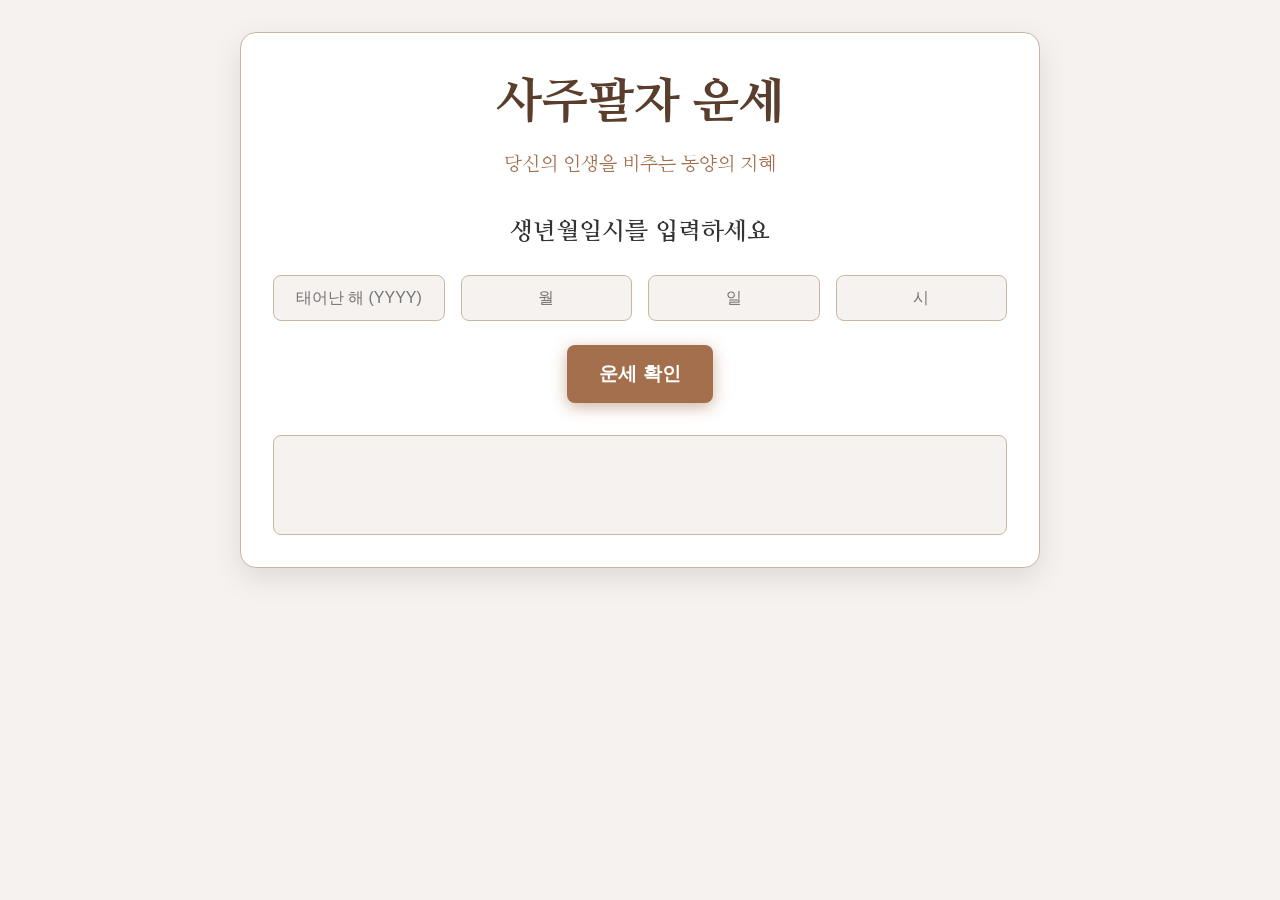
==== index.html @ e2fde330 "사주팔자 운세 웹앱 구현 - 생년월일시 기반 사주팔자 계산 기능 - 천간/지지 기반 운세 분석 - 반응형 UI 디자인  Co-Authored-By: Claude Opus 4.5 <" ====
<!DOCTYPE html>
<html lang="ko">
<head>
    <meta charset="UTF-8">
    <meta name="viewport" content="width=device-width, initial-scale=1.0">
    <title>사주팔자</title>
    <link rel="stylesheet" href="style.css">
</head>
<body>
    <div class="container">
        <header>
            <h1>사주팔자 운세</h1>
            <p>당신의 인생을 비추는 동양의 지혜</p>
        </header>
        <main>
            <div class="input-section">
                <h2>생년월일시를 입력하세요</h2>
                <div class="input-grid">
                    <input type="number" id="year" placeholder="태어난 해 (YYYY)" aria-label="태어난 해">
                    <input type="number" id="month" placeholder="월" aria-label="태어난 월">
                    <input type="number" id="day" placeholder="일" aria-label="태어난 일">
                    <input type="number" id="hour" placeholder="시" aria-label="태어난 시">
                </div>
                <button id="submit-btn">운세 확인</button>
            </div>
            <div id="result" class="result-section" aria-live="polite">
                <!-- 운세 결과가 여기에 표시됩니다 -->
            </div>
        </main>
    </div>
    <script src="main.js"></script>
</body>
</html>
---- style.css ----
@import url('https://fonts.googleapis.com/css2?family=Nanum+Myeongjo:wght@400;700;800&display=swap');

:root {
    --primary-color: #5a3e2b;
    --secondary-color: #c9b7a2;
    --accent-color: #a36f4c;
    --background-color: #f5f2ef;
    --text-color: #333;
    --card-background: #ffffff;
    --shadow-color: rgba(0, 0, 0, 0.1);
    --glow-color: rgba(163, 111, 76, 0.5);

    --font-family: 'Nanum Myeongjo', serif;
}

* {
    margin: 0;
    padding: 0;
    box-sizing: border-box;
}

body {
    font-family: var(--font-family);
    background-color: var(--background-color);
    color: var(--text-color);
    line-height: 1.6;
    background-image: url('https://www.transparenttextures.com/patterns/subtle-grunge.png');
}

.container {
    max-width: 800px;
    margin: 2rem auto;
    padding: 2rem;
    background-color: var(--card-background);
    border-radius: 16px;
    box-shadow: 0 10px 30px var(--shadow-color);
    border: 1px solid var(--secondary-color);
}

header {
    text-align: center;
    margin-bottom: 2rem;
}

header h1 {
    font-size: 3rem;
    font-weight: 800;
    color: var(--primary-color);
    margin-bottom: 0.5rem;
}

header p {
    font-size: 1.2rem;
    color: var(--accent-color);
}

.input-section {
    margin-bottom: 2rem;
    text-align: center;
}

.input-section h2 {
    font-size: 1.5rem;
    font-weight: 700;
    margin-bottom: 1.5rem;
}

.input-grid {
    display: grid;
    grid-template-columns: repeat(auto-fit, minmax(120px, 1fr));
    gap: 1rem;
    margin-bottom: 1.5rem;
}

input[type="number"] {
    width: 100%;
    padding: 0.8rem;
    font-size: 1rem;
    border: 1px solid var(--secondary-color);
    border-radius: 8px;
    background-color: var(--background-color);
    text-align: center;
    -moz-appearance: textfield; /* Firefox */
}

input[type="number"]::-webkit-outer-spin-button,
input[type="number"]::-webkit-inner-spin-button {
    -webkit-appearance: none;
    margin: 0;
}

#submit-btn {
    display: inline-block;
    padding: 1rem 2rem;
    font-size: 1.2rem;
    font-weight: 700;
    color: #fff;
    background-color: var(--accent-color);
    border: none;
    border-radius: 8px;
    cursor: pointer;
    transition: all 0.3s ease;
    box-shadow: 0 4px 15px var(--glow-color);
}

#submit-btn:hover {
    transform: translateY(-2px);
    box-shadow: 0 6px 20px var(--glow-color);
    background-color: #b37f5c;
}

.result-section {
    padding: 2rem;
    background-color: var(--background-color);
    border-radius: 8px;
    border: 1px solid var(--secondary-color);
    min-height: 100px;
}

@media (max-width: 600px) {
    .container {
        margin: 1rem;
        padding: 1.5rem;
    }

    header h1 {
        font-size: 2.5rem;
    }

    .input-grid {
        grid-template-columns: 1fr;
    }
}
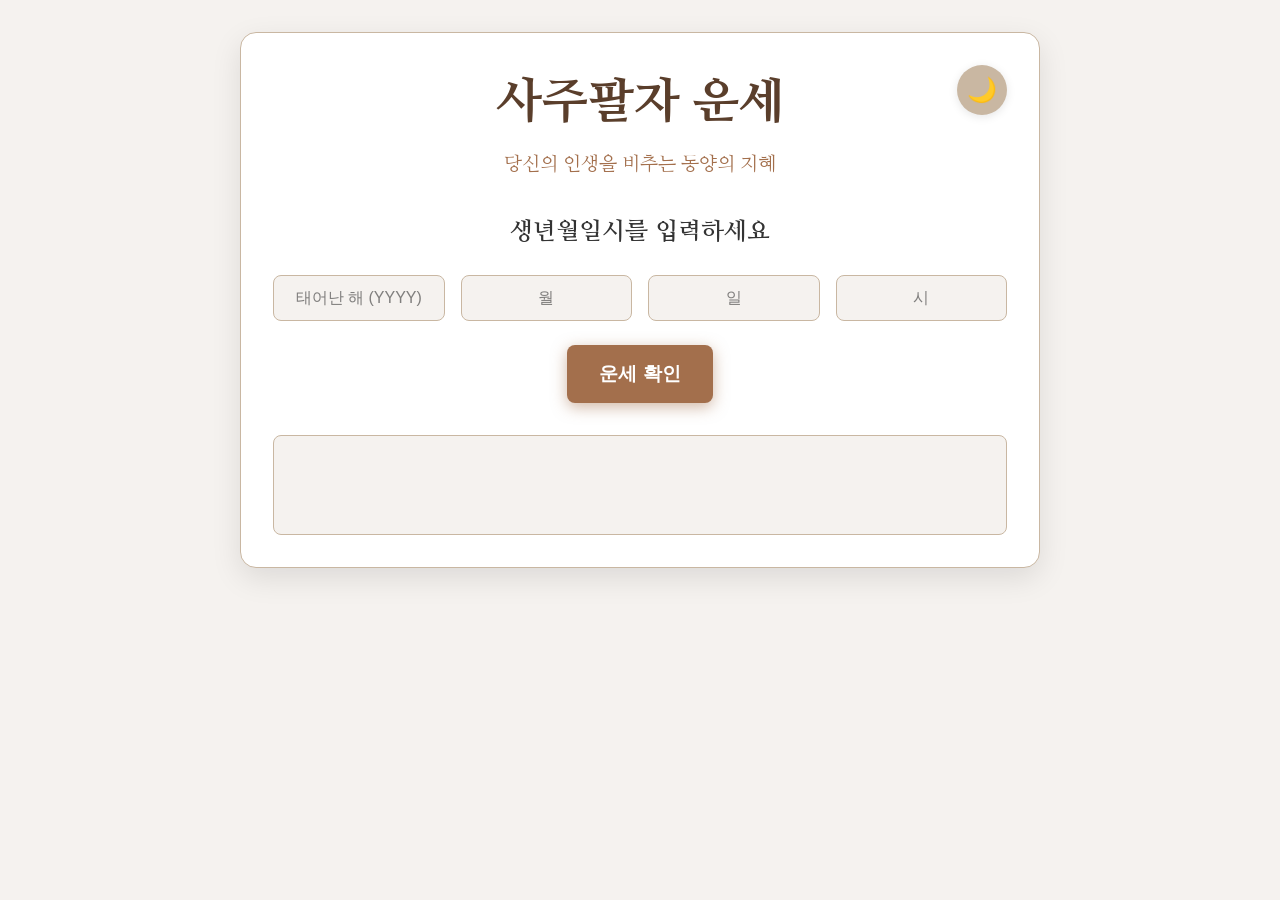
==== commit 97db9b05: "다크모드/화이트모드 토글 기능 추가 - 테마 토글 버튼 추가 (☀️/🌙) - CSS 변수 기반 다크모드 스타일 구현 - localStorage로 테마 설정 저장 - 부드러운 전환 " ====
--- a/index.html
+++ b/index.html
@@ -10,6 +10,10 @@
 <body>
     <div class="container">
         <header>
+            <button id="theme-toggle" aria-label="테마 변경">
+                <span class="icon-sun">☀️</span>
+                <span class="icon-moon">🌙</span>
+            </button>
             <h1>사주팔자 운세</h1>
             <p>당신의 인생을 비추는 동양의 지혜</p>
         </header>
--- a/style.css
+++ b/style.css
@@ -10,8 +10,21 @@
     --card-background: #ffffff;
     --shadow-color: rgba(0, 0, 0, 0.1);
     --glow-color: rgba(163, 111, 76, 0.5);
+    --input-bg: #f5f2ef;
 
     --font-family: 'Nanum Myeongjo', serif;
+}
+
+[data-theme="dark"] {
+    --primary-color: #d4a574;
+    --secondary-color: #4a4a5a;
+    --accent-color: #c9956c;
+    --background-color: #1a1a2e;
+    --text-color: #e0e0e0;
+    --card-background: #2d2d44;
+    --shadow-color: rgba(0, 0, 0, 0.3);
+    --glow-color: rgba(201, 149, 108, 0.4);
+    --input-bg: #3d3d54;
 }
 
 * {
@@ -26,6 +39,7 @@
     color: var(--text-color);
     line-height: 1.6;
     background-image: url('https://www.transparenttextures.com/patterns/subtle-grunge.png');
+    transition: background-color 0.3s ease, color 0.3s ease;
 }
 
 .container {
@@ -36,11 +50,51 @@
     border-radius: 16px;
     box-shadow: 0 10px 30px var(--shadow-color);
     border: 1px solid var(--secondary-color);
+    transition: background-color 0.3s ease, box-shadow 0.3s ease, border-color 0.3s ease;
 }
 
 header {
     text-align: center;
     margin-bottom: 2rem;
+    position: relative;
+}
+
+#theme-toggle {
+    position: absolute;
+    top: 0;
+    right: 0;
+    width: 50px;
+    height: 50px;
+    border: none;
+    border-radius: 50%;
+    background-color: var(--secondary-color);
+    cursor: pointer;
+    font-size: 1.5rem;
+    display: flex;
+    align-items: center;
+    justify-content: center;
+    transition: all 0.3s ease;
+    box-shadow: 0 2px 10px var(--shadow-color);
+}
+
+#theme-toggle:hover {
+    transform: scale(1.1);
+}
+
+#theme-toggle .icon-sun {
+    display: none;
+}
+
+#theme-toggle .icon-moon {
+    display: block;
+}
+
+[data-theme="dark"] #theme-toggle .icon-sun {
+    display: block;
+}
+
+[data-theme="dark"] #theme-toggle .icon-moon {
+    display: none;
 }
 
 header h1 {
@@ -79,9 +133,16 @@
     font-size: 1rem;
     border: 1px solid var(--secondary-color);
     border-radius: 8px;
-    background-color: var(--background-color);
+    background-color: var(--input-bg);
+    color: var(--text-color);
     text-align: center;
+    transition: background-color 0.3s ease, color 0.3s ease;
     -moz-appearance: textfield; /* Firefox */
+}
+
+input[type="number"]::placeholder {
+    color: var(--text-color);
+    opacity: 0.6;
 }
 
 input[type="number"]::-webkit-outer-spin-button,
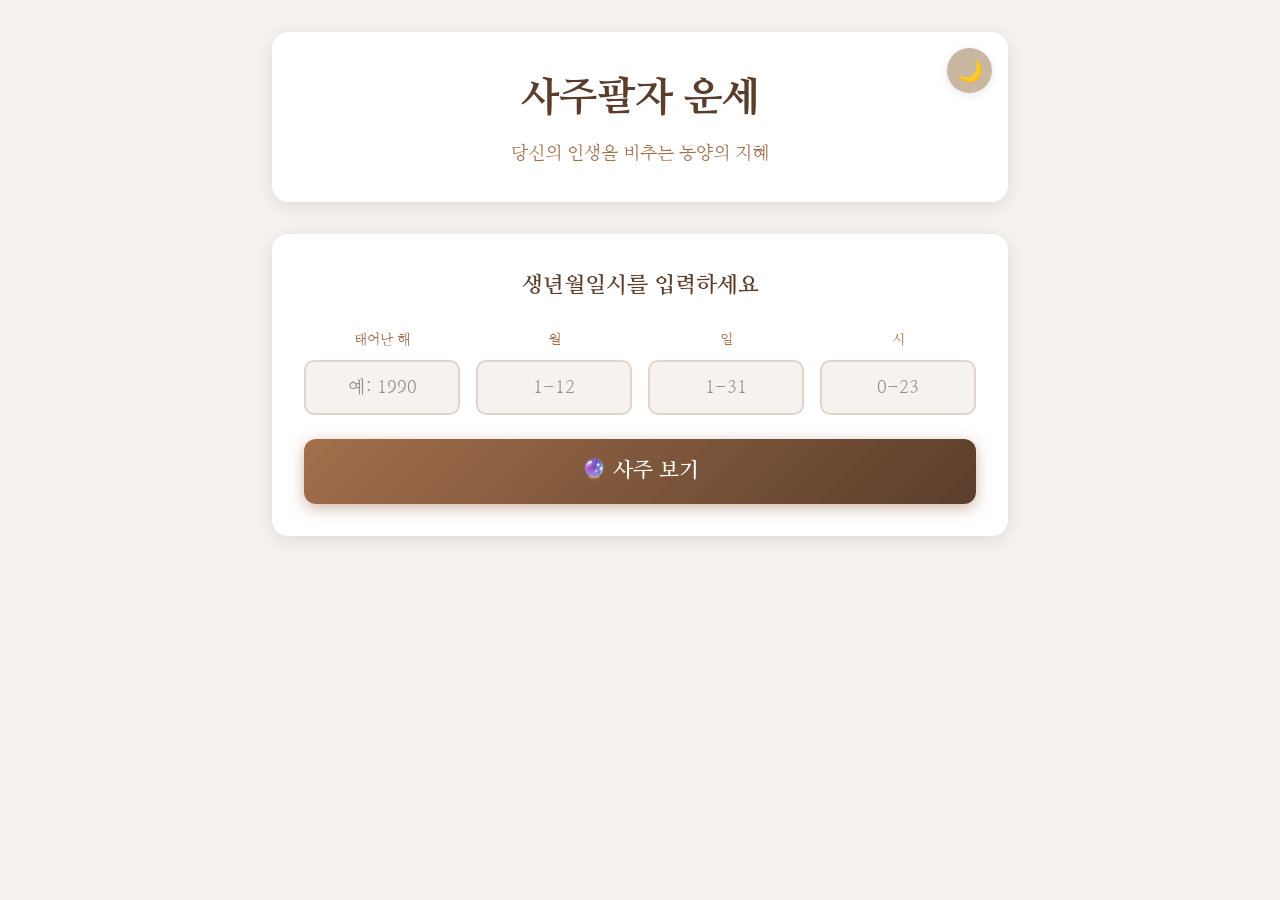
==== commit 83e44149: "수익형 사주 운세 앱 전면 개편 - 사주 원국 4기둥 카드 (오행 컬러 적용) - 오행 에너지 분석 그래프 (애니메이션 바) - 3대 핵심 운세 아코디언 (재물/연애/직업) - 오" ====
--- a/index.html
+++ b/index.html
@@ -1,11 +1,13 @@
-
 <!DOCTYPE html>
 <html lang="ko">
 <head>
     <meta charset="UTF-8">
     <meta name="viewport" content="width=device-width, initial-scale=1.0">
-    <title>사주팔자</title>
+    <title>사주팔자 운세</title>
     <link rel="stylesheet" href="style.css">
+    <meta name="description" content="생년월일시로 보는 무료 사주팔자 운세 - 재물운, 연애운, 직업운을 확인하세요">
+    <meta property="og:title" content="사주팔자 운세">
+    <meta property="og:description" content="당신의 인생을 비추는 동양의 지혜">
 </head>
 <body>
     <div class="container">
@@ -17,22 +19,127 @@
             <h1>사주팔자 운세</h1>
             <p>당신의 인생을 비추는 동양의 지혜</p>
         </header>
-        <main>
-            <div class="input-section">
-                <h2>생년월일시를 입력하세요</h2>
-                <div class="input-grid">
-                    <input type="number" id="year" placeholder="태어난 해 (YYYY)" aria-label="태어난 해">
-                    <input type="number" id="month" placeholder="월" aria-label="태어난 월">
-                    <input type="number" id="day" placeholder="일" aria-label="태어난 일">
-                    <input type="number" id="hour" placeholder="시" aria-label="태어난 시">
+
+        <!-- 입력 섹션 -->
+        <section id="input-section" class="input-section">
+            <h2>생년월일시를 입력하세요</h2>
+            <div class="input-grid">
+                <div class="input-group">
+                    <label for="year">태어난 해</label>
+                    <input type="number" id="year" placeholder="예: 1990" min="1900" max="2030">
                 </div>
-                <button id="submit-btn">운세 확인</button>
+                <div class="input-group">
+                    <label for="month">월</label>
+                    <input type="number" id="month" placeholder="1-12" min="1" max="12">
+                </div>
+                <div class="input-group">
+                    <label for="day">일</label>
+                    <input type="number" id="day" placeholder="1-31" min="1" max="31">
+                </div>
+                <div class="input-group">
+                    <label for="hour">시</label>
+                    <input type="number" id="hour" placeholder="0-23" min="0" max="23">
+                </div>
             </div>
-            <div id="result" class="result-section" aria-live="polite">
-                <!-- 운세 결과가 여기에 표시됩니다 -->
+            <button id="submit-btn">🔮 사주 보기</button>
+        </section>
+
+        <!-- 결과 섹션 -->
+        <section id="result-section" class="result-section" style="display: none;">
+
+            <!-- 1. 사주 원국 카드 -->
+            <div class="saju-cards">
+                <h2>📜 당신의 사주 원국</h2>
+                <div class="pillar-container" id="pillar-container">
+                    <!-- JS로 생성 -->
+                </div>
+                <div class="one-line-summary" id="one-line-summary">
+                    <!-- JS로 생성 -->
+                </div>
             </div>
-        </main>
+
+            <!-- 2. 오행 에너지 그래프 -->
+            <div class="energy-section">
+                <h2>⚡ 오행 에너지 분석</h2>
+                <div class="energy-bars" id="energy-bars">
+                    <!-- JS로 생성 -->
+                </div>
+                <p class="energy-description" id="energy-description"></p>
+            </div>
+
+            <!-- 광고 영역 1 -->
+            <div class="ad-placeholder">
+                <span>광고 영역</span>
+            </div>
+
+            <!-- 3. 핵심 운세 풀이 (아코디언) -->
+            <div class="fortune-section">
+                <h2>🌟 3대 핵심 운세</h2>
+
+                <div class="accordion">
+                    <div class="accordion-item">
+                        <button class="accordion-header" data-target="wealth">
+                            <span>💰 재물운</span>
+                            <span class="accordion-icon">▼</span>
+                        </button>
+                        <div class="accordion-content" id="wealth">
+                            <p id="wealth-content"></p>
+                        </div>
+                    </div>
+
+                    <div class="accordion-item">
+                        <button class="accordion-header" data-target="love">
+                            <span>❤️ 연애·인간관계</span>
+                            <span class="accordion-icon">▼</span>
+                        </button>
+                        <div class="accordion-content" id="love">
+                            <p id="love-content"></p>
+                        </div>
+                    </div>
+
+                    <div class="accordion-item">
+                        <button class="accordion-header" data-target="career">
+                            <span>💼 직업·성공운</span>
+                            <span class="accordion-icon">▼</span>
+                        </button>
+                        <div class="accordion-content" id="career">
+                            <p id="career-content"></p>
+                        </div>
+                    </div>
+                </div>
+            </div>
+
+            <!-- 4. 오늘의 행운 가이드 -->
+            <div class="luck-guide">
+                <h2>🍀 오늘의 행운 가이드</h2>
+                <div class="luck-grid" id="luck-grid">
+                    <!-- JS로 생성 -->
+                </div>
+                <div class="daily-advice" id="daily-advice">
+                    <!-- JS로 생성 -->
+                </div>
+            </div>
+
+            <!-- 광고 영역 2 -->
+            <div class="ad-placeholder">
+                <span>광고 영역</span>
+            </div>
+
+            <!-- 5. CTA 섹션 -->
+            <div class="cta-section">
+                <button class="cta-btn" id="share-kakao">
+                    💬 카카오톡 공유
+                </button>
+                <button class="cta-btn secondary" id="copy-link">
+                    🔗 링크 복사
+                </button>
+                <button class="cta-btn outline" id="retry-btn">
+                    🔄 다시 보기
+                </button>
+            </div>
+        </section>
     </div>
+
     <script src="main.js"></script>
 </body>
 </html>
--- a/style.css
+++ b/style.css
@@ -1,4 +1,3 @@
-
 @import url('https://fonts.googleapis.com/css2?family=Nanum+Myeongjo:wght@400;700;800&display=swap');
 
 :root {
@@ -11,6 +10,14 @@
     --shadow-color: rgba(0, 0, 0, 0.1);
     --glow-color: rgba(163, 111, 76, 0.5);
     --input-bg: #f5f2ef;
+    --border-color: #e0d5c7;
+
+    /* 오행 색상 */
+    --wood-color: #4CAF50;
+    --fire-color: #f44336;
+    --earth-color: #FFC107;
+    --metal-color: #9E9E9E;
+    --water-color: #2196F3;
 
     --font-family: 'Nanum Myeongjo', serif;
 }
@@ -25,6 +32,13 @@
     --shadow-color: rgba(0, 0, 0, 0.3);
     --glow-color: rgba(201, 149, 108, 0.4);
     --input-bg: #3d3d54;
+    --border-color: #4a4a5a;
+
+    --wood-color: #66BB6A;
+    --fire-color: #ef5350;
+    --earth-color: #FFCA28;
+    --metal-color: #BDBDBD;
+    --water-color: #42A5F5;
 }
 
 * {
@@ -37,39 +51,52 @@
     font-family: var(--font-family);
     background-color: var(--background-color);
     color: var(--text-color);
-    line-height: 1.6;
-    background-image: url('https://www.transparenttextures.com/patterns/subtle-grunge.png');
+    line-height: 1.7;
     transition: background-color 0.3s ease, color 0.3s ease;
 }
 
 .container {
     max-width: 800px;
-    margin: 2rem auto;
+    margin: 0 auto;
+    padding: 2rem;
+    min-height: 100vh;
+}
+
+/* 헤더 */
+header {
+    text-align: center;
+    margin-bottom: 2rem;
     padding: 2rem;
     background-color: var(--card-background);
     border-radius: 16px;
-    box-shadow: 0 10px 30px var(--shadow-color);
-    border: 1px solid var(--secondary-color);
-    transition: background-color 0.3s ease, box-shadow 0.3s ease, border-color 0.3s ease;
-}
-
-header {
-    text-align: center;
-    margin-bottom: 2rem;
+    box-shadow: 0 4px 20px var(--shadow-color);
     position: relative;
+    transition: background-color 0.3s ease;
+}
+
+header h1 {
+    font-size: 2.5rem;
+    font-weight: 800;
+    color: var(--primary-color);
+    margin-bottom: 0.5rem;
+}
+
+header p {
+    font-size: 1.1rem;
+    color: var(--accent-color);
 }
 
 #theme-toggle {
     position: absolute;
-    top: 0;
-    right: 0;
-    width: 50px;
-    height: 50px;
+    top: 1rem;
+    right: 1rem;
+    width: 45px;
+    height: 45px;
     border: none;
     border-radius: 50%;
     background-color: var(--secondary-color);
     cursor: pointer;
-    font-size: 1.5rem;
+    font-size: 1.3rem;
     display: flex;
     align-items: center;
     justify-content: center;
@@ -81,68 +108,65 @@
     transform: scale(1.1);
 }
 
-#theme-toggle .icon-sun {
-    display: none;
-}
-
-#theme-toggle .icon-moon {
-    display: block;
-}
-
-[data-theme="dark"] #theme-toggle .icon-sun {
-    display: block;
-}
-
-[data-theme="dark"] #theme-toggle .icon-moon {
-    display: none;
-}
-
-header h1 {
-    font-size: 3rem;
-    font-weight: 800;
+#theme-toggle .icon-sun { display: none; }
+#theme-toggle .icon-moon { display: block; }
+[data-theme="dark"] #theme-toggle .icon-sun { display: block; }
+[data-theme="dark"] #theme-toggle .icon-moon { display: none; }
+
+/* 입력 섹션 */
+.input-section {
+    background-color: var(--card-background);
+    padding: 2rem;
+    border-radius: 16px;
+    box-shadow: 0 4px 20px var(--shadow-color);
+    margin-bottom: 2rem;
+    transition: background-color 0.3s ease;
+}
+
+.input-section h2 {
+    text-align: center;
+    font-size: 1.4rem;
+    margin-bottom: 1.5rem;
     color: var(--primary-color);
-    margin-bottom: 0.5rem;
-}
-
-header p {
-    font-size: 1.2rem;
-    color: var(--accent-color);
-}
-
-.input-section {
-    margin-bottom: 2rem;
-    text-align: center;
-}
-
-.input-section h2 {
-    font-size: 1.5rem;
-    font-weight: 700;
-    margin-bottom: 1.5rem;
 }
 
 .input-grid {
     display: grid;
-    grid-template-columns: repeat(auto-fit, minmax(120px, 1fr));
+    grid-template-columns: repeat(4, 1fr);
     gap: 1rem;
     margin-bottom: 1.5rem;
+}
+
+.input-group {
+    display: flex;
+    flex-direction: column;
+}
+
+.input-group label {
+    font-size: 0.9rem;
+    margin-bottom: 0.5rem;
+    color: var(--accent-color);
+    text-align: center;
 }
 
 input[type="number"] {
     width: 100%;
-    padding: 0.8rem;
-    font-size: 1rem;
-    border: 1px solid var(--secondary-color);
-    border-radius: 8px;
+    padding: 0.9rem;
+    font-size: 1.1rem;
+    font-family: var(--font-family);
+    border: 2px solid var(--border-color);
+    border-radius: 10px;
     background-color: var(--input-bg);
     color: var(--text-color);
     text-align: center;
-    transition: background-color 0.3s ease, color 0.3s ease;
-    -moz-appearance: textfield; /* Firefox */
-}
-
-input[type="number"]::placeholder {
-    color: var(--text-color);
-    opacity: 0.6;
+    transition: all 0.3s ease;
+    -moz-appearance: textfield;
+}
+
+input[type="number"]:focus {
+    outline: none;
+    border-color: var(--accent-color);
+    box-shadow: 0 0 0 3px var(--glow-color);
 }
 
 input[type="number"]::-webkit-outer-spin-button,
@@ -151,15 +175,22 @@
     margin: 0;
 }
 
+input[type="number"]::placeholder {
+    color: var(--text-color);
+    opacity: 0.5;
+}
+
 #submit-btn {
-    display: inline-block;
-    padding: 1rem 2rem;
-    font-size: 1.2rem;
+    display: block;
+    width: 100%;
+    padding: 1.2rem;
+    font-size: 1.3rem;
     font-weight: 700;
+    font-family: var(--font-family);
     color: #fff;
-    background-color: var(--accent-color);
+    background: linear-gradient(135deg, var(--accent-color), var(--primary-color));
     border: none;
-    border-radius: 8px;
+    border-radius: 12px;
     cursor: pointer;
     transition: all 0.3s ease;
     box-shadow: 0 4px 15px var(--glow-color);
@@ -167,29 +198,351 @@
 
 #submit-btn:hover {
     transform: translateY(-2px);
-    box-shadow: 0 6px 20px var(--glow-color);
-    background-color: #b37f5c;
-}
-
-.result-section {
+    box-shadow: 0 6px 25px var(--glow-color);
+}
+
+/* 결과 섹션 공통 */
+.result-section > div {
+    background-color: var(--card-background);
     padding: 2rem;
-    background-color: var(--background-color);
-    border-radius: 8px;
-    border: 1px solid var(--secondary-color);
-    min-height: 100px;
-}
-
+    border-radius: 16px;
+    box-shadow: 0 4px 20px var(--shadow-color);
+    margin-bottom: 1.5rem;
+    transition: background-color 0.3s ease;
+}
+
+.result-section h2 {
+    font-size: 1.4rem;
+    color: var(--primary-color);
+    margin-bottom: 1.5rem;
+    padding-bottom: 0.8rem;
+    border-bottom: 2px solid var(--border-color);
+}
+
+/* 1. 사주 원국 카드 */
+.pillar-container {
+    display: grid;
+    grid-template-columns: repeat(4, 1fr);
+    gap: 1rem;
+    margin-bottom: 1.5rem;
+}
+
+.pillar {
+    text-align: center;
+    padding: 1.2rem 0.8rem;
+    border-radius: 12px;
+    background: linear-gradient(180deg, var(--card-background), var(--input-bg));
+    border: 2px solid var(--border-color);
+    transition: transform 0.3s ease;
+}
+
+.pillar:hover {
+    transform: translateY(-5px);
+}
+
+.pillar-title {
+    font-size: 0.85rem;
+    color: var(--accent-color);
+    margin-bottom: 0.8rem;
+    font-weight: 700;
+}
+
+.pillar-char {
+    font-size: 2rem;
+    font-weight: 800;
+    margin-bottom: 0.3rem;
+    text-shadow: 1px 1px 2px var(--shadow-color);
+}
+
+.pillar-char.wood { color: var(--wood-color); }
+.pillar-char.fire { color: var(--fire-color); }
+.pillar-char.earth { color: var(--earth-color); }
+.pillar-char.metal { color: var(--metal-color); }
+.pillar-char.water { color: var(--water-color); }
+
+.pillar-meaning {
+    font-size: 0.8rem;
+    color: var(--text-color);
+    opacity: 0.8;
+}
+
+.one-line-summary {
+    background: linear-gradient(135deg, var(--accent-color), var(--primary-color));
+    color: #fff;
+    padding: 1.2rem 1.5rem;
+    border-radius: 12px;
+    text-align: center;
+    font-size: 1.1rem;
+    line-height: 1.6;
+}
+
+/* 2. 오행 에너지 바 */
+.energy-bars {
+    margin-bottom: 1.5rem;
+}
+
+.energy-bar-item {
+    margin-bottom: 1rem;
+}
+
+.energy-bar-label {
+    display: flex;
+    justify-content: space-between;
+    margin-bottom: 0.4rem;
+    font-size: 0.95rem;
+}
+
+.energy-bar-track {
+    height: 24px;
+    background-color: var(--input-bg);
+    border-radius: 12px;
+    overflow: hidden;
+}
+
+.energy-bar-fill {
+    height: 100%;
+    border-radius: 12px;
+    transition: width 1s ease-out;
+    display: flex;
+    align-items: center;
+    justify-content: flex-end;
+    padding-right: 8px;
+    font-size: 0.75rem;
+    color: #fff;
+    font-weight: 700;
+}
+
+.energy-bar-fill.wood { background: linear-gradient(90deg, #81C784, var(--wood-color)); }
+.energy-bar-fill.fire { background: linear-gradient(90deg, #e57373, var(--fire-color)); }
+.energy-bar-fill.earth { background: linear-gradient(90deg, #FFD54F, var(--earth-color)); }
+.energy-bar-fill.metal { background: linear-gradient(90deg, #BDBDBD, var(--metal-color)); }
+.energy-bar-fill.water { background: linear-gradient(90deg, #64B5F6, var(--water-color)); }
+
+.energy-description {
+    text-align: center;
+    font-size: 1rem;
+    color: var(--accent-color);
+    padding: 1rem;
+    background-color: var(--input-bg);
+    border-radius: 10px;
+}
+
+/* 광고 영역 */
+.ad-placeholder {
+    background-color: var(--input-bg);
+    border: 2px dashed var(--border-color);
+    border-radius: 12px;
+    padding: 2rem;
+    text-align: center;
+    color: var(--text-color);
+    opacity: 0.6;
+    margin-bottom: 1.5rem;
+}
+
+/* 3. 아코디언 */
+.accordion {
+    display: flex;
+    flex-direction: column;
+    gap: 0.8rem;
+}
+
+.accordion-item {
+    border: 2px solid var(--border-color);
+    border-radius: 12px;
+    overflow: hidden;
+}
+
+.accordion-header {
+    width: 100%;
+    padding: 1.2rem 1.5rem;
+    background-color: var(--input-bg);
+    border: none;
+    cursor: pointer;
+    display: flex;
+    justify-content: space-between;
+    align-items: center;
+    font-size: 1.1rem;
+    font-weight: 700;
+    font-family: var(--font-family);
+    color: var(--text-color);
+    transition: background-color 0.3s ease;
+}
+
+.accordion-header:hover {
+    background-color: var(--secondary-color);
+}
+
+.accordion-icon {
+    transition: transform 0.3s ease;
+    font-size: 0.8rem;
+}
+
+.accordion-item.active .accordion-icon {
+    transform: rotate(180deg);
+}
+
+.accordion-content {
+    max-height: 0;
+    overflow: hidden;
+    transition: max-height 0.4s ease, padding 0.4s ease;
+    background-color: var(--card-background);
+}
+
+.accordion-item.active .accordion-content {
+    max-height: 500px;
+    padding: 1.5rem;
+}
+
+.accordion-content p {
+    line-height: 1.9;
+    color: var(--text-color);
+}
+
+/* 4. 행운 가이드 */
+.luck-grid {
+    display: grid;
+    grid-template-columns: repeat(3, 1fr);
+    gap: 1rem;
+    margin-bottom: 1.5rem;
+}
+
+.luck-item {
+    text-align: center;
+    padding: 1.2rem;
+    background-color: var(--input-bg);
+    border-radius: 12px;
+    transition: transform 0.3s ease;
+}
+
+.luck-item:hover {
+    transform: scale(1.05);
+}
+
+.luck-icon {
+    font-size: 2rem;
+    margin-bottom: 0.5rem;
+}
+
+.luck-label {
+    font-size: 0.85rem;
+    color: var(--accent-color);
+    margin-bottom: 0.3rem;
+}
+
+.luck-value {
+    font-size: 1.1rem;
+    font-weight: 700;
+    color: var(--primary-color);
+}
+
+.daily-advice {
+    background: linear-gradient(135deg, var(--input-bg), var(--card-background));
+    padding: 1.5rem;
+    border-radius: 12px;
+    border-left: 4px solid var(--accent-color);
+}
+
+.daily-advice p {
+    font-size: 1.05rem;
+    line-height: 1.8;
+}
+
+.daily-advice strong {
+    color: var(--primary-color);
+}
+
+/* 5. CTA 섹션 */
+.cta-section {
+    display: flex;
+    flex-direction: column;
+    gap: 1rem;
+    background: transparent !important;
+    box-shadow: none !important;
+    padding: 0 !important;
+}
+
+.cta-btn {
+    padding: 1.1rem;
+    font-size: 1.1rem;
+    font-weight: 700;
+    font-family: var(--font-family);
+    border: none;
+    border-radius: 12px;
+    cursor: pointer;
+    transition: all 0.3s ease;
+}
+
+.cta-btn:first-child {
+    background: linear-gradient(135deg, #FEE500, #F7D600);
+    color: #3C1E1E;
+}
+
+.cta-btn.secondary {
+    background: var(--card-background);
+    color: var(--text-color);
+    border: 2px solid var(--border-color);
+}
+
+.cta-btn.outline {
+    background: transparent;
+    color: var(--accent-color);
+    border: 2px solid var(--accent-color);
+}
+
+.cta-btn:hover {
+    transform: translateY(-2px);
+    box-shadow: 0 4px 15px var(--shadow-color);
+}
+
+/* 반응형 */
 @media (max-width: 600px) {
     .container {
-        margin: 1rem;
-        padding: 1.5rem;
+        padding: 1rem;
     }
 
     header h1 {
-        font-size: 2.5rem;
+        font-size: 1.8rem;
     }
 
     .input-grid {
+        grid-template-columns: repeat(2, 1fr);
+    }
+
+    .pillar-container {
+        grid-template-columns: repeat(2, 1fr);
+    }
+
+    .luck-grid {
         grid-template-columns: 1fr;
     }
-}
+
+    .pillar-char {
+        font-size: 1.6rem;
+    }
+
+    .one-line-summary {
+        font-size: 1rem;
+    }
+}
+
+/* 애니메이션 */
+@keyframes fadeInUp {
+    from {
+        opacity: 0;
+        transform: translateY(20px);
+    }
+    to {
+        opacity: 1;
+        transform: translateY(0);
+    }
+}
+
+.result-section > div {
+    animation: fadeInUp 0.5s ease forwards;
+}
+
+.result-section > div:nth-child(2) { animation-delay: 0.1s; }
+.result-section > div:nth-child(3) { animation-delay: 0.2s; }
+.result-section > div:nth-child(4) { animation-delay: 0.3s; }
+.result-section > div:nth-child(5) { animation-delay: 0.4s; }
+.result-section > div:nth-child(6) { animation-delay: 0.5s; }
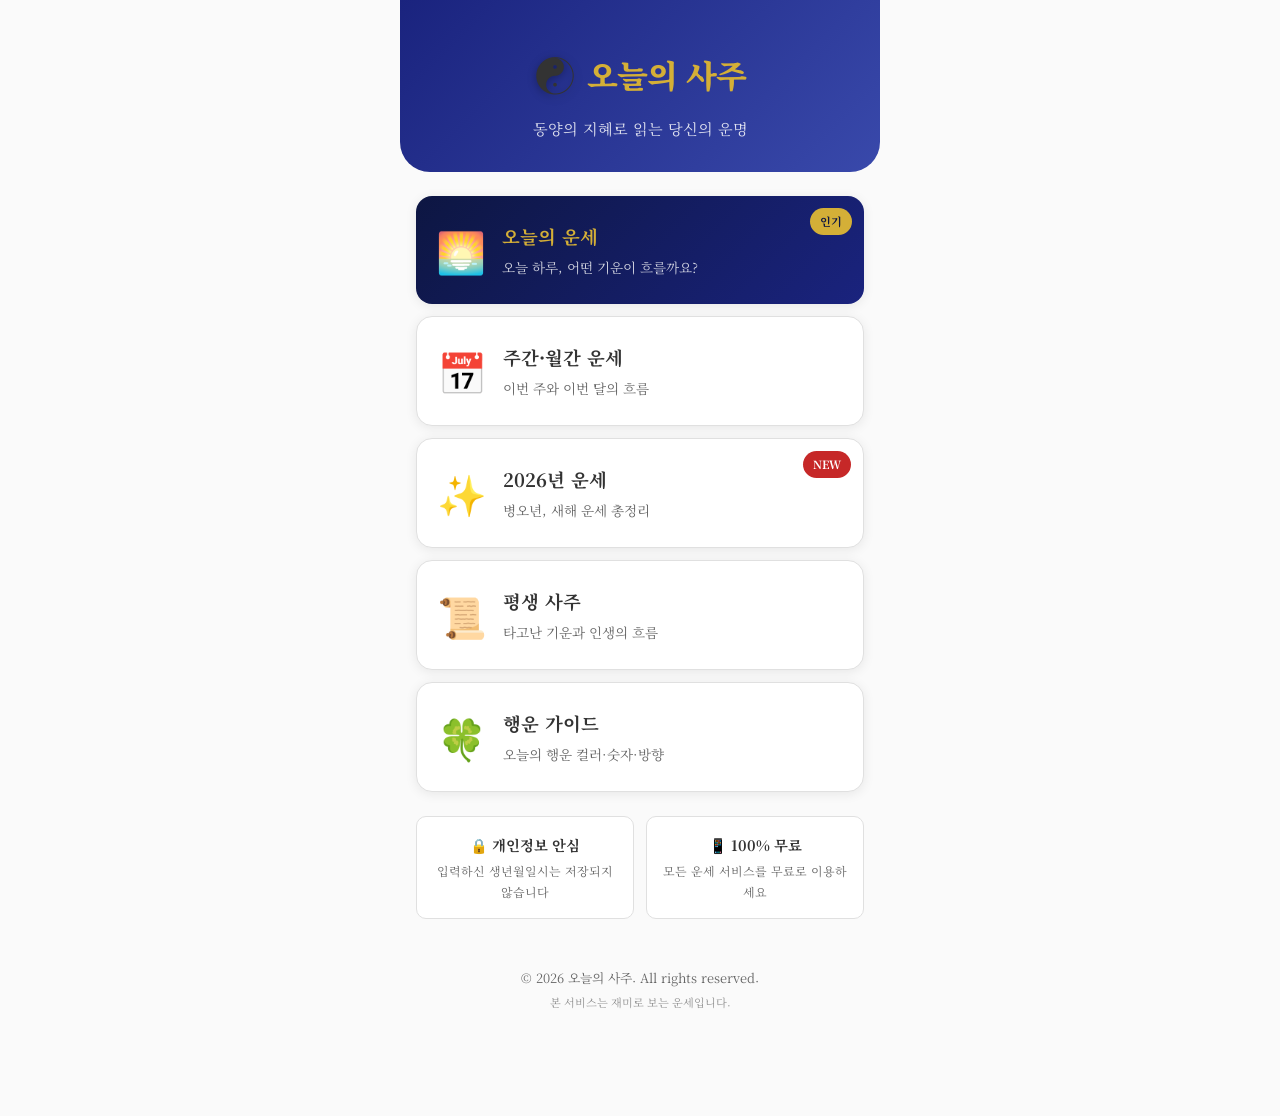
==== commit aeb22b48: "오늘의 사주 - 수익형 운세 앱 전면 개편 ## 주요 변경사항 - 사이트명: "오늘의 사주" - 디자인: 화이트 + 골드 + 네이비 테마 - 페이지 분리: index → input" ====
--- a/index.html
+++ b/index.html
@@ -3,142 +3,100 @@
 <head>
     <meta charset="UTF-8">
     <meta name="viewport" content="width=device-width, initial-scale=1.0">
-    <title>사주팔자 운세</title>
+    <title>오늘의 사주 - 당신의 운세를 확인하세요</title>
     <link rel="stylesheet" href="style.css">
-    <meta name="description" content="생년월일시로 보는 무료 사주팔자 운세 - 재물운, 연애운, 직업운을 확인하세요">
-    <meta property="og:title" content="사주팔자 운세">
-    <meta property="og:description" content="당신의 인생을 비추는 동양의 지혜">
+    <meta name="description" content="오늘의 사주 - 무료 사주팔자, 오늘의 운세, 2026년 운세를 확인하세요">
+    <meta property="og:title" content="오늘의 사주">
+    <meta property="og:description" content="당신의 운세를 확인하세요">
+    <link rel="preconnect" href="https://fonts.googleapis.com">
+    <link href="https://fonts.googleapis.com/css2?family=Noto+Serif+KR:wght@400;500;700;900&display=swap" rel="stylesheet">
 </head>
 <body>
+    <!-- 상단 배너 광고 -->
+    <!-- AD: TOP_BANNER - 320x100 or Responsive -->
+
     <div class="container">
-        <header>
-            <button id="theme-toggle" aria-label="테마 변경">
-                <span class="icon-sun">☀️</span>
-                <span class="icon-moon">🌙</span>
-            </button>
-            <h1>사주팔자 운세</h1>
-            <p>당신의 인생을 비추는 동양의 지혜</p>
+        <header class="main-header">
+            <div class="logo">
+                <span class="logo-icon">☯</span>
+                <h1>오늘의 사주</h1>
+            </div>
+            <p class="tagline">동양의 지혜로 읽는 당신의 운명</p>
         </header>
 
-        <!-- 입력 섹션 -->
-        <section id="input-section" class="input-section">
-            <h2>생년월일시를 입력하세요</h2>
-            <div class="input-grid">
-                <div class="input-group">
-                    <label for="year">태어난 해</label>
-                    <input type="number" id="year" placeholder="예: 1990" min="1900" max="2030">
-                </div>
-                <div class="input-group">
-                    <label for="month">월</label>
-                    <input type="number" id="month" placeholder="1-12" min="1" max="12">
-                </div>
-                <div class="input-group">
-                    <label for="day">일</label>
-                    <input type="number" id="day" placeholder="1-31" min="1" max="31">
-                </div>
-                <div class="input-group">
-                    <label for="hour">시</label>
-                    <input type="number" id="hour" placeholder="0-23" min="0" max="23">
-                </div>
+        <main class="menu-section">
+            <div class="menu-grid">
+                <!-- 오늘의 운세 -->
+                <a href="input.html?type=today" class="menu-card featured">
+                    <div class="card-icon">🌅</div>
+                    <div class="card-content">
+                        <h2>오늘의 운세</h2>
+                        <p>오늘 하루, 어떤 기운이 흐를까요?</p>
+                    </div>
+                    <span class="card-badge">인기</span>
+                </a>
+
+                <!-- 주간/월간 운세 -->
+                <a href="input.html?type=weekly" class="menu-card">
+                    <div class="card-icon">📅</div>
+                    <div class="card-content">
+                        <h2>주간·월간 운세</h2>
+                        <p>이번 주와 이번 달의 흐름</p>
+                    </div>
+                </a>
+
+                <!-- 2026년 운세 -->
+                <a href="input.html?type=year2026" class="menu-card">
+                    <div class="card-icon">✨</div>
+                    <div class="card-content">
+                        <h2>2026년 운세</h2>
+                        <p>병오년, 새해 운세 총정리</p>
+                    </div>
+                    <span class="card-badge new">NEW</span>
+                </a>
+
+                <!-- 평생 사주 -->
+                <a href="input.html?type=lifetime" class="menu-card">
+                    <div class="card-icon">📜</div>
+                    <div class="card-content">
+                        <h2>평생 사주</h2>
+                        <p>타고난 기운과 인생의 흐름</p>
+                    </div>
+                </a>
+
+                <!-- 행운 가이드 -->
+                <a href="input.html?type=luck" class="menu-card">
+                    <div class="card-icon">🍀</div>
+                    <div class="card-content">
+                        <h2>행운 가이드</h2>
+                        <p>오늘의 행운 컬러·숫자·방향</p>
+                    </div>
+                </a>
             </div>
-            <button id="submit-btn">🔮 사주 보기</button>
+        </main>
+
+        <!-- 중간 피드 광고 -->
+        <!-- AD: FEED_NATIVE - In-feed Native Ad -->
+
+        <section class="info-section">
+            <div class="info-card">
+                <h3>🔒 개인정보 안심</h3>
+                <p>입력하신 생년월일시는 저장되지 않습니다</p>
+            </div>
+            <div class="info-card">
+                <h3>📱 100% 무료</h3>
+                <p>모든 운세 서비스를 무료로 이용하세요</p>
+            </div>
         </section>
 
-        <!-- 결과 섹션 -->
-        <section id="result-section" class="result-section" style="display: none;">
+        <footer class="main-footer">
+            <p>© 2026 오늘의 사주. All rights reserved.</p>
+            <p class="disclaimer">본 서비스는 재미로 보는 운세입니다.</p>
+        </footer>
+    </div>
 
-            <!-- 1. 사주 원국 카드 -->
-            <div class="saju-cards">
-                <h2>📜 당신의 사주 원국</h2>
-                <div class="pillar-container" id="pillar-container">
-                    <!-- JS로 생성 -->
-                </div>
-                <div class="one-line-summary" id="one-line-summary">
-                    <!-- JS로 생성 -->
-                </div>
-            </div>
-
-            <!-- 2. 오행 에너지 그래프 -->
-            <div class="energy-section">
-                <h2>⚡ 오행 에너지 분석</h2>
-                <div class="energy-bars" id="energy-bars">
-                    <!-- JS로 생성 -->
-                </div>
-                <p class="energy-description" id="energy-description"></p>
-            </div>
-
-            <!-- 광고 영역 1 -->
-            <div class="ad-placeholder">
-                <span>광고 영역</span>
-            </div>
-
-            <!-- 3. 핵심 운세 풀이 (아코디언) -->
-            <div class="fortune-section">
-                <h2>🌟 3대 핵심 운세</h2>
-
-                <div class="accordion">
-                    <div class="accordion-item">
-                        <button class="accordion-header" data-target="wealth">
-                            <span>💰 재물운</span>
-                            <span class="accordion-icon">▼</span>
-                        </button>
-                        <div class="accordion-content" id="wealth">
-                            <p id="wealth-content"></p>
-                        </div>
-                    </div>
-
-                    <div class="accordion-item">
-                        <button class="accordion-header" data-target="love">
-                            <span>❤️ 연애·인간관계</span>
-                            <span class="accordion-icon">▼</span>
-                        </button>
-                        <div class="accordion-content" id="love">
-                            <p id="love-content"></p>
-                        </div>
-                    </div>
-
-                    <div class="accordion-item">
-                        <button class="accordion-header" data-target="career">
-                            <span>💼 직업·성공운</span>
-                            <span class="accordion-icon">▼</span>
-                        </button>
-                        <div class="accordion-content" id="career">
-                            <p id="career-content"></p>
-                        </div>
-                    </div>
-                </div>
-            </div>
-
-            <!-- 4. 오늘의 행운 가이드 -->
-            <div class="luck-guide">
-                <h2>🍀 오늘의 행운 가이드</h2>
-                <div class="luck-grid" id="luck-grid">
-                    <!-- JS로 생성 -->
-                </div>
-                <div class="daily-advice" id="daily-advice">
-                    <!-- JS로 생성 -->
-                </div>
-            </div>
-
-            <!-- 광고 영역 2 -->
-            <div class="ad-placeholder">
-                <span>광고 영역</span>
-            </div>
-
-            <!-- 5. CTA 섹션 -->
-            <div class="cta-section">
-                <button class="cta-btn" id="share-kakao">
-                    💬 카카오톡 공유
-                </button>
-                <button class="cta-btn secondary" id="copy-link">
-                    🔗 링크 복사
-                </button>
-                <button class="cta-btn outline" id="retry-btn">
-                    🔄 다시 보기
-                </button>
-            </div>
-        </section>
-    </div>
+    <!-- 하단 고정 광고 -->
+    <!-- AD: BOTTOM_STICKY - 320x50 Anchor Ad -->
 
     <script src="main.js"></script>
 </body>
--- a/style.css
+++ b/style.css
@@ -1,44 +1,38 @@
-@import url('https://fonts.googleapis.com/css2?family=Nanum+Myeongjo:wght@400;700;800&display=swap');
+/* ===================================
+   오늘의 사주 - 화이트 + 골드 + 네이비 테마
+   =================================== */
 
 :root {
-    --primary-color: #5a3e2b;
-    --secondary-color: #c9b7a2;
-    --accent-color: #a36f4c;
-    --background-color: #f5f2ef;
-    --text-color: #333;
-    --card-background: #ffffff;
-    --shadow-color: rgba(0, 0, 0, 0.1);
-    --glow-color: rgba(163, 111, 76, 0.5);
-    --input-bg: #f5f2ef;
-    --border-color: #e0d5c7;
+    /* 메인 컬러 */
+    --white: #ffffff;
+    --off-white: #fafafa;
+    --light-gray: #f5f5f5;
+    --gray: #e0e0e0;
+    --dark-gray: #666666;
+    --text-color: #333333;
+
+    /* 포인트 컬러 */
+    --gold: #D4AF37;
+    --gold-light: #F4E5B2;
+    --gold-dark: #B8960C;
+    --navy: #1a237e;
+    --navy-light: #3949ab;
+    --navy-dark: #0d1642;
 
     /* 오행 색상 */
-    --wood-color: #4CAF50;
-    --fire-color: #f44336;
-    --earth-color: #FFC107;
-    --metal-color: #9E9E9E;
-    --water-color: #2196F3;
-
-    --font-family: 'Nanum Myeongjo', serif;
-}
-
-[data-theme="dark"] {
-    --primary-color: #d4a574;
-    --secondary-color: #4a4a5a;
-    --accent-color: #c9956c;
-    --background-color: #1a1a2e;
-    --text-color: #e0e0e0;
-    --card-background: #2d2d44;
-    --shadow-color: rgba(0, 0, 0, 0.3);
-    --glow-color: rgba(201, 149, 108, 0.4);
-    --input-bg: #3d3d54;
-    --border-color: #4a4a5a;
-
-    --wood-color: #66BB6A;
-    --fire-color: #ef5350;
-    --earth-color: #FFCA28;
-    --metal-color: #BDBDBD;
-    --water-color: #42A5F5;
+    --wood: #2E7D32;
+    --fire: #C62828;
+    --earth: #F9A825;
+    --metal: #757575;
+    --water: #1565C0;
+
+    /* 기타 */
+    --shadow: rgba(0, 0, 0, 0.08);
+    --shadow-strong: rgba(0, 0, 0, 0.15);
+    --radius: 16px;
+    --radius-sm: 10px;
+
+    --font-family: 'Noto Serif KR', serif;
 }
 
 * {
@@ -47,333 +41,738 @@
     box-sizing: border-box;
 }
 
+html {
+    scroll-behavior: smooth;
+}
+
 body {
     font-family: var(--font-family);
-    background-color: var(--background-color);
+    background-color: var(--off-white);
     color: var(--text-color);
     line-height: 1.7;
-    transition: background-color 0.3s ease, color 0.3s ease;
+    min-height: 100vh;
 }
 
 .container {
-    max-width: 800px;
+    max-width: 480px;
     margin: 0 auto;
-    padding: 2rem;
+    padding: 0 16px;
+    padding-bottom: 80px; /* 하단 광고 공간 */
+}
+
+/* ===================================
+   메인 페이지 (index.html)
+   =================================== */
+
+.main-header {
+    text-align: center;
+    padding: 40px 20px 30px;
+    background: linear-gradient(135deg, var(--navy) 0%, var(--navy-light) 100%);
+    margin: 0 -16px 24px;
+    border-radius: 0 0 30px 30px;
+}
+
+.logo {
+    display: flex;
+    align-items: center;
+    justify-content: center;
+    gap: 12px;
+    margin-bottom: 8px;
+}
+
+.logo-icon {
+    font-size: 2.5rem;
+    filter: drop-shadow(0 2px 4px rgba(0,0,0,0.3));
+}
+
+.main-header h1 {
+    color: var(--gold);
+    font-size: 2rem;
+    font-weight: 900;
+    letter-spacing: -1px;
+}
+
+.tagline {
+    color: rgba(255,255,255,0.85);
+    font-size: 0.95rem;
+}
+
+/* 메뉴 그리드 */
+.menu-section {
+    margin-bottom: 24px;
+}
+
+.menu-grid {
+    display: flex;
+    flex-direction: column;
+    gap: 12px;
+}
+
+.menu-card {
+    display: flex;
+    align-items: center;
+    gap: 16px;
+    padding: 20px;
+    background: var(--white);
+    border-radius: var(--radius);
+    text-decoration: none;
+    color: var(--text-color);
+    box-shadow: 0 2px 12px var(--shadow);
+    transition: all 0.3s ease;
+    position: relative;
+    overflow: hidden;
+    border: 1px solid var(--gray);
+}
+
+.menu-card:hover {
+    transform: translateY(-3px);
+    box-shadow: 0 8px 25px var(--shadow-strong);
+    border-color: var(--gold);
+}
+
+.menu-card.featured {
+    background: linear-gradient(135deg, var(--navy-dark) 0%, var(--navy) 100%);
+    color: var(--white);
+    border: none;
+}
+
+.menu-card.featured h2 {
+    color: var(--gold);
+}
+
+.menu-card.featured p {
+    color: rgba(255,255,255,0.8);
+}
+
+.card-icon {
+    font-size: 2.5rem;
+    flex-shrink: 0;
+}
+
+.card-content h2 {
+    font-size: 1.15rem;
+    font-weight: 700;
+    margin-bottom: 4px;
+}
+
+.card-content p {
+    font-size: 0.85rem;
+    color: var(--dark-gray);
+}
+
+.card-badge {
+    position: absolute;
+    top: 12px;
+    right: 12px;
+    background: var(--gold);
+    color: var(--navy-dark);
+    font-size: 0.7rem;
+    font-weight: 700;
+    padding: 4px 10px;
+    border-radius: 20px;
+}
+
+.card-badge.new {
+    background: var(--fire);
+    color: white;
+}
+
+/* 정보 섹션 */
+.info-section {
+    display: grid;
+    grid-template-columns: 1fr 1fr;
+    gap: 12px;
+    margin-bottom: 24px;
+}
+
+.info-card {
+    background: var(--white);
+    padding: 16px;
+    border-radius: var(--radius-sm);
+    text-align: center;
+    border: 1px solid var(--gray);
+}
+
+.info-card h3 {
+    font-size: 0.9rem;
+    margin-bottom: 4px;
+}
+
+.info-card p {
+    font-size: 0.75rem;
+    color: var(--dark-gray);
+}
+
+/* 푸터 */
+.main-footer {
+    text-align: center;
+    padding: 24px 16px;
+    color: var(--dark-gray);
+    font-size: 0.8rem;
+}
+
+.disclaimer {
+    margin-top: 4px;
+    font-size: 0.7rem;
+    opacity: 0.7;
+}
+
+/* ===================================
+   입력 페이지 (input.html)
+   =================================== */
+
+.sub-header {
+    display: flex;
+    align-items: center;
+    justify-content: space-between;
+    padding: 16px 0;
+    margin-bottom: 16px;
+    border-bottom: 1px solid var(--gray);
+}
+
+.sub-header h1 {
+    font-size: 1.2rem;
+    color: var(--navy);
+}
+
+.back-btn {
+    color: var(--navy);
+    text-decoration: none;
+    font-size: 0.95rem;
+    font-weight: 500;
+}
+
+.input-section {
+    margin-bottom: 24px;
+}
+
+.input-card {
+    background: var(--white);
+    border-radius: var(--radius);
+    padding: 24px;
+    box-shadow: 0 4px 20px var(--shadow);
+    border: 1px solid var(--gray);
+}
+
+.input-header {
+    text-align: center;
+    margin-bottom: 24px;
+    padding-bottom: 20px;
+    border-bottom: 2px solid var(--gold-light);
+}
+
+.input-icon {
+    font-size: 3rem;
+    display: block;
+    margin-bottom: 12px;
+}
+
+.input-header h2 {
+    font-size: 1.4rem;
+    color: var(--navy);
+    margin-bottom: 8px;
+}
+
+.input-header p {
+    color: var(--dark-gray);
+    font-size: 0.9rem;
+}
+
+/* 폼 스타일 */
+.saju-form {
+    display: flex;
+    flex-direction: column;
+    gap: 16px;
+}
+
+.form-row {
+    display: grid;
+    grid-template-columns: 1fr 1fr;
+    gap: 12px;
+}
+
+.form-group {
+    display: flex;
+    flex-direction: column;
+}
+
+.form-group label {
+    font-size: 0.85rem;
+    font-weight: 500;
+    color: var(--navy);
+    margin-bottom: 6px;
+}
+
+.form-group select {
+    padding: 14px 12px;
+    font-size: 1rem;
+    font-family: var(--font-family);
+    border: 2px solid var(--gray);
+    border-radius: var(--radius-sm);
+    background: var(--white);
+    color: var(--text-color);
+    cursor: pointer;
+    transition: border-color 0.3s;
+}
+
+.form-group select:focus {
+    outline: none;
+    border-color: var(--gold);
+}
+
+/* 성별/음양력 버튼 */
+.gender-group,
+.calendar-group {
+    margin-top: 8px;
+}
+
+.gender-buttons,
+.calendar-buttons {
+    display: flex;
+    gap: 12px;
+}
+
+.gender-buttons input,
+.calendar-buttons input {
+    display: none;
+}
+
+.gender-btn,
+.calendar-btn {
+    flex: 1;
+    padding: 14px;
+    text-align: center;
+    border: 2px solid var(--gray);
+    border-radius: var(--radius-sm);
+    cursor: pointer;
+    font-size: 0.95rem;
+    font-weight: 500;
+    transition: all 0.3s;
+}
+
+.gender-buttons input:checked + .gender-btn,
+.calendar-buttons input:checked + .calendar-btn {
+    background: var(--navy);
+    color: var(--white);
+    border-color: var(--navy);
+}
+
+/* 제출 버튼 */
+.submit-btn {
+    display: flex;
+    align-items: center;
+    justify-content: center;
+    gap: 8px;
+    width: 100%;
+    padding: 18px;
+    margin-top: 12px;
+    font-size: 1.15rem;
+    font-weight: 700;
+    font-family: var(--font-family);
+    color: var(--navy-dark);
+    background: linear-gradient(135deg, var(--gold-light) 0%, var(--gold) 100%);
+    border: none;
+    border-radius: var(--radius);
+    cursor: pointer;
+    transition: all 0.3s;
+    box-shadow: 0 4px 15px rgba(212, 175, 55, 0.4);
+}
+
+.submit-btn:hover {
+    transform: translateY(-2px);
+    box-shadow: 0 6px 20px rgba(212, 175, 55, 0.5);
+}
+
+.btn-icon {
+    font-size: 1.3rem;
+}
+
+/* 팁 섹션 */
+.tip-section {
+    margin-bottom: 24px;
+}
+
+.tip-card {
+    background: var(--gold-light);
+    padding: 16px 20px;
+    border-radius: var(--radius-sm);
+    border-left: 4px solid var(--gold);
+}
+
+.tip-card h3 {
+    font-size: 0.95rem;
+    color: var(--navy);
+    margin-bottom: 6px;
+}
+
+.tip-card p {
+    font-size: 0.85rem;
+    color: var(--text-color);
+}
+
+/* ===================================
+   로딩 페이지 (loading.html)
+   =================================== */
+
+.loading-page {
+    background: linear-gradient(180deg, var(--navy-dark) 0%, var(--navy) 100%);
     min-height: 100vh;
-}
-
-/* 헤더 */
-header {
-    text-align: center;
-    margin-bottom: 2rem;
-    padding: 2rem;
-    background-color: var(--card-background);
-    border-radius: 16px;
-    box-shadow: 0 4px 20px var(--shadow-color);
+    display: flex;
+    align-items: center;
+    justify-content: center;
+}
+
+.loading-page .container {
+    padding-bottom: 0;
+}
+
+.loading-content {
+    text-align: center;
+    color: var(--white);
+    padding: 40px 20px;
+}
+
+/* 음양 회전 애니메이션 */
+.loading-animation {
+    margin-bottom: 32px;
+}
+
+.yin-yang {
+    width: 100px;
+    height: 100px;
+    margin: 0 auto;
+    background: linear-gradient(to right, var(--white) 50%, var(--navy-dark) 50%);
+    border-radius: 50%;
     position: relative;
-    transition: background-color 0.3s ease;
-}
-
-header h1 {
-    font-size: 2.5rem;
-    font-weight: 800;
-    color: var(--primary-color);
-    margin-bottom: 0.5rem;
-}
-
-header p {
-    font-size: 1.1rem;
-    color: var(--accent-color);
-}
-
-#theme-toggle {
+    animation: rotate 2s linear infinite;
+}
+
+.yin-yang::before,
+.yin-yang::after {
+    content: '';
     position: absolute;
-    top: 1rem;
-    right: 1rem;
-    width: 45px;
-    height: 45px;
+    width: 50px;
+    height: 50px;
+    border-radius: 50%;
+}
+
+.yin-yang::before {
+    background: var(--white);
+    top: 0;
+    left: 25px;
+}
+
+.yin-yang::after {
+    background: var(--navy-dark);
+    bottom: 0;
+    left: 25px;
+}
+
+.yin-yang-inner {
+    position: absolute;
+    width: 16px;
+    height: 16px;
+    border-radius: 50%;
+    top: 17px;
+    left: 42px;
+    background: var(--navy-dark);
+    z-index: 1;
+}
+
+.yin-yang-inner::after {
+    content: '';
+    position: absolute;
+    width: 16px;
+    height: 16px;
+    border-radius: 50%;
+    background: var(--white);
+    top: 50px;
+}
+
+@keyframes rotate {
+    from { transform: rotate(0deg); }
+    to { transform: rotate(360deg); }
+}
+
+.loading-text h1 {
+    font-size: 1.4rem;
+    color: var(--gold);
+    margin-bottom: 8px;
+}
+
+.loading-status {
+    font-size: 0.95rem;
+    opacity: 0.8;
+}
+
+.loading-steps {
+    display: flex;
+    flex-direction: column;
+    gap: 12px;
+    margin: 32px 0;
+    text-align: left;
+    max-width: 280px;
+    margin-left: auto;
+    margin-right: auto;
+}
+
+.step {
+    display: flex;
+    align-items: center;
+    gap: 12px;
+    padding: 12px 16px;
+    background: rgba(255,255,255,0.1);
+    border-radius: var(--radius-sm);
+    opacity: 0.4;
+    transition: all 0.3s;
+}
+
+.step.active {
+    opacity: 1;
+    background: rgba(212, 175, 55, 0.2);
+    border: 1px solid var(--gold);
+}
+
+.step-icon {
+    font-size: 1.2rem;
+}
+
+.step-text {
+    font-size: 0.9rem;
+}
+
+.loading-tip {
+    margin-top: 24px;
+    padding: 16px;
+    background: rgba(255,255,255,0.1);
+    border-radius: var(--radius-sm);
+}
+
+.loading-tip p {
+    font-size: 0.85rem;
+    opacity: 0.9;
+}
+
+/* ===================================
+   결과 페이지 (result.html)
+   =================================== */
+
+.result-header {
+    display: flex;
+    align-items: center;
+    justify-content: space-between;
+    padding: 16px 0;
+    margin-bottom: 16px;
+    border-bottom: 1px solid var(--gray);
+}
+
+.result-header h1 {
+    font-size: 1.2rem;
+    color: var(--navy);
+}
+
+.result-header .share-btn {
+    background: var(--gold);
+    color: var(--navy-dark);
     border: none;
-    border-radius: 50%;
-    background-color: var(--secondary-color);
+    padding: 8px 16px;
+    border-radius: 20px;
+    font-size: 0.85rem;
+    font-weight: 600;
     cursor: pointer;
-    font-size: 1.3rem;
-    display: flex;
-    align-items: center;
-    justify-content: center;
-    transition: all 0.3s ease;
-    box-shadow: 0 2px 10px var(--shadow-color);
-}
-
-#theme-toggle:hover {
-    transform: scale(1.1);
-}
-
-#theme-toggle .icon-sun { display: none; }
-#theme-toggle .icon-moon { display: block; }
-[data-theme="dark"] #theme-toggle .icon-sun { display: block; }
-[data-theme="dark"] #theme-toggle .icon-moon { display: none; }
-
-/* 입력 섹션 */
-.input-section {
-    background-color: var(--card-background);
-    padding: 2rem;
-    border-radius: 16px;
-    box-shadow: 0 4px 20px var(--shadow-color);
-    margin-bottom: 2rem;
-    transition: background-color 0.3s ease;
-}
-
-.input-section h2 {
-    text-align: center;
-    font-size: 1.4rem;
-    margin-bottom: 1.5rem;
-    color: var(--primary-color);
-}
-
-.input-grid {
+}
+
+/* 결과 카드 공통 */
+.result-card {
+    background: var(--white);
+    border-radius: var(--radius);
+    padding: 24px;
+    margin-bottom: 16px;
+    box-shadow: 0 2px 12px var(--shadow);
+    border: 1px solid var(--gray);
+}
+
+.card-header {
+    margin-bottom: 20px;
+    padding-bottom: 12px;
+    border-bottom: 2px solid var(--gold-light);
+}
+
+.card-header h2 {
+    font-size: 1.15rem;
+    color: var(--navy);
+}
+
+/* 사주 테이블 */
+.saju-table {
+    margin-bottom: 20px;
+}
+
+.saju-row {
     display: grid;
     grid-template-columns: repeat(4, 1fr);
-    gap: 1rem;
-    margin-bottom: 1.5rem;
-}
-
-.input-group {
+    gap: 8px;
+}
+
+.saju-cell {
+    text-align: center;
+    padding: 8px;
+}
+
+.header-row .saju-cell {
+    font-size: 0.8rem;
+    color: var(--dark-gray);
+    font-weight: 500;
+}
+
+.cheongan-row .saju-cell,
+.jiji-row .saju-cell {
+    font-size: 1.8rem;
+    font-weight: 700;
+    padding: 12px 8px;
+    border-radius: var(--radius-sm);
+    background: var(--light-gray);
+    border: 2px solid var(--gray);
+}
+
+/* 오행 색상 */
+.element-wood { color: var(--wood); border-color: var(--wood); background: rgba(46, 125, 50, 0.1); }
+.element-fire { color: var(--fire); border-color: var(--fire); background: rgba(198, 40, 40, 0.1); }
+.element-earth { color: var(--earth); border-color: var(--earth); background: rgba(249, 168, 37, 0.1); }
+.element-metal { color: var(--metal); border-color: var(--metal); background: rgba(117, 117, 117, 0.1); }
+.element-water { color: var(--water); border-color: var(--water); background: rgba(21, 101, 192, 0.1); }
+
+.ilgan-summary {
+    background: linear-gradient(135deg, var(--navy-dark) 0%, var(--navy) 100%);
+    color: var(--white);
+    padding: 20px;
+    border-radius: var(--radius-sm);
+    text-align: center;
+}
+
+.ilgan-summary h3 {
+    color: var(--gold);
+    font-size: 1.1rem;
+    margin-bottom: 8px;
+}
+
+.ilgan-summary p {
+    font-size: 0.95rem;
+    line-height: 1.7;
+}
+
+/* 오행 에너지 차트 */
+.energy-chart {
+    margin-bottom: 20px;
+}
+
+.energy-bar {
+    margin-bottom: 12px;
+}
+
+.energy-label {
+    display: flex;
+    justify-content: space-between;
+    margin-bottom: 6px;
+    font-size: 0.9rem;
+}
+
+.energy-label .name {
+    font-weight: 500;
+}
+
+.energy-label .percent {
+    color: var(--dark-gray);
+}
+
+.energy-track {
+    height: 28px;
+    background: var(--light-gray);
+    border-radius: 14px;
+    overflow: hidden;
+}
+
+.energy-fill {
+    height: 100%;
+    border-radius: 14px;
+    display: flex;
+    align-items: center;
+    justify-content: flex-end;
+    padding-right: 10px;
+    font-size: 0.75rem;
+    color: white;
+    font-weight: 600;
+    transition: width 1s ease-out;
+}
+
+.energy-fill.wood { background: linear-gradient(90deg, #66BB6A, var(--wood)); }
+.energy-fill.fire { background: linear-gradient(90deg, #EF5350, var(--fire)); }
+.energy-fill.earth { background: linear-gradient(90deg, #FFCA28, var(--earth)); }
+.energy-fill.metal { background: linear-gradient(90deg, #9E9E9E, var(--metal)); }
+.energy-fill.water { background: linear-gradient(90deg, #42A5F5, var(--water)); }
+
+.energy-summary {
+    background: var(--gold-light);
+    padding: 16px;
+    border-radius: var(--radius-sm);
+    text-align: center;
+    font-size: 0.95rem;
+    border-left: 4px solid var(--gold);
+}
+
+/* 운세 내용 */
+.fortune-content {
+    line-height: 1.9;
+}
+
+.fortune-content p {
+    margin-bottom: 16px;
+    text-align: justify;
+}
+
+.fortune-content h3 {
+    color: var(--navy);
+    font-size: 1.05rem;
+    margin: 24px 0 12px;
+    padding-left: 12px;
+    border-left: 3px solid var(--gold);
+}
+
+/* 아코디언 */
+.detail-accordion {
     display: flex;
     flex-direction: column;
-}
-
-.input-group label {
-    font-size: 0.9rem;
-    margin-bottom: 0.5rem;
-    color: var(--accent-color);
-    text-align: center;
-}
-
-input[type="number"] {
-    width: 100%;
-    padding: 0.9rem;
-    font-size: 1.1rem;
-    font-family: var(--font-family);
-    border: 2px solid var(--border-color);
-    border-radius: 10px;
-    background-color: var(--input-bg);
-    color: var(--text-color);
-    text-align: center;
-    transition: all 0.3s ease;
-    -moz-appearance: textfield;
-}
-
-input[type="number"]:focus {
-    outline: none;
-    border-color: var(--accent-color);
-    box-shadow: 0 0 0 3px var(--glow-color);
-}
-
-input[type="number"]::-webkit-outer-spin-button,
-input[type="number"]::-webkit-inner-spin-button {
-    -webkit-appearance: none;
-    margin: 0;
-}
-
-input[type="number"]::placeholder {
-    color: var(--text-color);
-    opacity: 0.5;
-}
-
-#submit-btn {
-    display: block;
-    width: 100%;
-    padding: 1.2rem;
-    font-size: 1.3rem;
-    font-weight: 700;
-    font-family: var(--font-family);
-    color: #fff;
-    background: linear-gradient(135deg, var(--accent-color), var(--primary-color));
-    border: none;
-    border-radius: 12px;
-    cursor: pointer;
-    transition: all 0.3s ease;
-    box-shadow: 0 4px 15px var(--glow-color);
-}
-
-#submit-btn:hover {
-    transform: translateY(-2px);
-    box-shadow: 0 6px 25px var(--glow-color);
-}
-
-/* 결과 섹션 공통 */
-.result-section > div {
-    background-color: var(--card-background);
-    padding: 2rem;
-    border-radius: 16px;
-    box-shadow: 0 4px 20px var(--shadow-color);
-    margin-bottom: 1.5rem;
-    transition: background-color 0.3s ease;
-}
-
-.result-section h2 {
-    font-size: 1.4rem;
-    color: var(--primary-color);
-    margin-bottom: 1.5rem;
-    padding-bottom: 0.8rem;
-    border-bottom: 2px solid var(--border-color);
-}
-
-/* 1. 사주 원국 카드 */
-.pillar-container {
-    display: grid;
-    grid-template-columns: repeat(4, 1fr);
-    gap: 1rem;
-    margin-bottom: 1.5rem;
-}
-
-.pillar {
-    text-align: center;
-    padding: 1.2rem 0.8rem;
-    border-radius: 12px;
-    background: linear-gradient(180deg, var(--card-background), var(--input-bg));
-    border: 2px solid var(--border-color);
-    transition: transform 0.3s ease;
-}
-
-.pillar:hover {
-    transform: translateY(-5px);
-}
-
-.pillar-title {
-    font-size: 0.85rem;
-    color: var(--accent-color);
-    margin-bottom: 0.8rem;
-    font-weight: 700;
-}
-
-.pillar-char {
-    font-size: 2rem;
-    font-weight: 800;
-    margin-bottom: 0.3rem;
-    text-shadow: 1px 1px 2px var(--shadow-color);
-}
-
-.pillar-char.wood { color: var(--wood-color); }
-.pillar-char.fire { color: var(--fire-color); }
-.pillar-char.earth { color: var(--earth-color); }
-.pillar-char.metal { color: var(--metal-color); }
-.pillar-char.water { color: var(--water-color); }
-
-.pillar-meaning {
-    font-size: 0.8rem;
-    color: var(--text-color);
-    opacity: 0.8;
-}
-
-.one-line-summary {
-    background: linear-gradient(135deg, var(--accent-color), var(--primary-color));
-    color: #fff;
-    padding: 1.2rem 1.5rem;
-    border-radius: 12px;
-    text-align: center;
-    font-size: 1.1rem;
-    line-height: 1.6;
-}
-
-/* 2. 오행 에너지 바 */
-.energy-bars {
-    margin-bottom: 1.5rem;
-}
-
-.energy-bar-item {
-    margin-bottom: 1rem;
-}
-
-.energy-bar-label {
-    display: flex;
-    justify-content: space-between;
-    margin-bottom: 0.4rem;
-    font-size: 0.95rem;
-}
-
-.energy-bar-track {
-    height: 24px;
-    background-color: var(--input-bg);
-    border-radius: 12px;
-    overflow: hidden;
-}
-
-.energy-bar-fill {
-    height: 100%;
-    border-radius: 12px;
-    transition: width 1s ease-out;
-    display: flex;
-    align-items: center;
-    justify-content: flex-end;
-    padding-right: 8px;
-    font-size: 0.75rem;
-    color: #fff;
-    font-weight: 700;
-}
-
-.energy-bar-fill.wood { background: linear-gradient(90deg, #81C784, var(--wood-color)); }
-.energy-bar-fill.fire { background: linear-gradient(90deg, #e57373, var(--fire-color)); }
-.energy-bar-fill.earth { background: linear-gradient(90deg, #FFD54F, var(--earth-color)); }
-.energy-bar-fill.metal { background: linear-gradient(90deg, #BDBDBD, var(--metal-color)); }
-.energy-bar-fill.water { background: linear-gradient(90deg, #64B5F6, var(--water-color)); }
-
-.energy-description {
-    text-align: center;
-    font-size: 1rem;
-    color: var(--accent-color);
-    padding: 1rem;
-    background-color: var(--input-bg);
-    border-radius: 10px;
-}
-
-/* 광고 영역 */
-.ad-placeholder {
-    background-color: var(--input-bg);
-    border: 2px dashed var(--border-color);
-    border-radius: 12px;
-    padding: 2rem;
-    text-align: center;
-    color: var(--text-color);
-    opacity: 0.6;
-    margin-bottom: 1.5rem;
-}
-
-/* 3. 아코디언 */
-.accordion {
-    display: flex;
-    flex-direction: column;
-    gap: 0.8rem;
+    gap: 10px;
 }
 
 .accordion-item {
-    border: 2px solid var(--border-color);
-    border-radius: 12px;
+    border: 1px solid var(--gray);
+    border-radius: var(--radius-sm);
     overflow: hidden;
 }
 
 .accordion-header {
     width: 100%;
-    padding: 1.2rem 1.5rem;
-    background-color: var(--input-bg);
+    padding: 16px;
+    background: var(--light-gray);
     border: none;
     cursor: pointer;
     display: flex;
     justify-content: space-between;
     align-items: center;
-    font-size: 1.1rem;
-    font-weight: 700;
+    font-size: 1rem;
+    font-weight: 600;
     font-family: var(--font-family);
     color: var(--text-color);
-    transition: background-color 0.3s ease;
+    transition: background 0.3s;
 }
 
 .accordion-header:hover {
-    background-color: var(--secondary-color);
+    background: var(--gray);
 }
 
 .accordion-icon {
-    transition: transform 0.3s ease;
+    transition: transform 0.3s;
     font-size: 0.8rem;
 }
 
@@ -381,151 +780,199 @@
     transform: rotate(180deg);
 }
 
-.accordion-content {
+.accordion-body {
     max-height: 0;
     overflow: hidden;
-    transition: max-height 0.4s ease, padding 0.4s ease;
-    background-color: var(--card-background);
-}
-
-.accordion-item.active .accordion-content {
-    max-height: 500px;
-    padding: 1.5rem;
-}
-
-.accordion-content p {
-    line-height: 1.9;
-    color: var(--text-color);
-}
-
-/* 4. 행운 가이드 */
-.luck-grid {
+    transition: max-height 0.4s ease;
+    background: var(--white);
+}
+
+.accordion-item.active .accordion-body {
+    max-height: 600px;
+}
+
+.accordion-content {
+    padding: 20px;
+    line-height: 1.8;
+}
+
+/* 행운 가이드 */
+.luck-items {
     display: grid;
     grid-template-columns: repeat(3, 1fr);
-    gap: 1rem;
-    margin-bottom: 1.5rem;
+    gap: 12px;
+    margin-bottom: 24px;
 }
 
 .luck-item {
     text-align: center;
-    padding: 1.2rem;
-    background-color: var(--input-bg);
-    border-radius: 12px;
-    transition: transform 0.3s ease;
-}
-
-.luck-item:hover {
-    transform: scale(1.05);
+    padding: 20px 12px;
+    background: var(--light-gray);
+    border-radius: var(--radius-sm);
+    border: 1px solid var(--gray);
 }
 
 .luck-icon {
     font-size: 2rem;
-    margin-bottom: 0.5rem;
+    margin-bottom: 8px;
 }
 
 .luck-label {
-    font-size: 0.85rem;
-    color: var(--accent-color);
-    margin-bottom: 0.3rem;
+    font-size: 0.8rem;
+    color: var(--dark-gray);
+    margin-bottom: 4px;
 }
 
 .luck-value {
     font-size: 1.1rem;
     font-weight: 700;
-    color: var(--primary-color);
-}
-
-.daily-advice {
-    background: linear-gradient(135deg, var(--input-bg), var(--card-background));
-    padding: 1.5rem;
-    border-radius: 12px;
-    border-left: 4px solid var(--accent-color);
-}
-
-.daily-advice p {
-    font-size: 1.05rem;
-    line-height: 1.8;
-}
-
-.daily-advice strong {
-    color: var(--primary-color);
-}
-
-/* 5. CTA 섹션 */
-.cta-section {
-    display: flex;
-    flex-direction: column;
-    gap: 1rem;
-    background: transparent !important;
-    box-shadow: none !important;
-    padding: 0 !important;
+    color: var(--navy);
+}
+
+/* 공유 섹션 */
+.share-section {
+    text-align: center;
+    padding-top: 20px;
+    border-top: 1px solid var(--gray);
+}
+
+.share-section > p {
+    font-size: 0.9rem;
+    color: var(--dark-gray);
+    margin-bottom: 12px;
+}
+
+.share-buttons {
+    display: flex;
+    gap: 12px;
+    justify-content: center;
+}
+
+.share-btn {
+    display: flex;
+    align-items: center;
+    gap: 6px;
+    padding: 12px 20px;
+    border: none;
+    border-radius: var(--radius-sm);
+    font-size: 0.9rem;
+    font-weight: 600;
+    cursor: pointer;
+    transition: all 0.3s;
+}
+
+.share-btn.kakao {
+    background: #FEE500;
+    color: #3C1E1E;
+}
+
+.share-btn.link {
+    background: var(--light-gray);
+    color: var(--text-color);
+    border: 1px solid var(--gray);
+}
+
+.share-btn:hover {
+    transform: translateY(-2px);
+}
+
+/* CTA 카드 */
+.cta-card {
+    background: linear-gradient(135deg, var(--navy-dark) 0%, var(--navy) 100%);
+    text-align: center;
+    color: var(--white);
+}
+
+.cta-icon {
+    font-size: 2.5rem;
+    margin-bottom: 12px;
+}
+
+.cta-card h3 {
+    color: var(--gold);
+    font-size: 1.1rem;
+    margin-bottom: 8px;
+}
+
+.cta-card p {
+    font-size: 0.9rem;
+    opacity: 0.85;
+    margin-bottom: 20px;
 }
 
 .cta-btn {
-    padding: 1.1rem;
-    font-size: 1.1rem;
+    display: inline-block;
+    padding: 14px 32px;
+    background: linear-gradient(135deg, var(--gold-light) 0%, var(--gold) 100%);
+    color: var(--navy-dark);
+    text-decoration: none;
+    border-radius: var(--radius-sm);
     font-weight: 700;
-    font-family: var(--font-family);
-    border: none;
-    border-radius: 12px;
-    cursor: pointer;
-    transition: all 0.3s ease;
-}
-
-.cta-btn:first-child {
-    background: linear-gradient(135deg, #FEE500, #F7D600);
-    color: #3C1E1E;
-}
-
-.cta-btn.secondary {
-    background: var(--card-background);
-    color: var(--text-color);
-    border: 2px solid var(--border-color);
-}
-
-.cta-btn.outline {
-    background: transparent;
-    color: var(--accent-color);
-    border: 2px solid var(--accent-color);
+    font-size: 1rem;
+    transition: all 0.3s;
 }
 
 .cta-btn:hover {
     transform: translateY(-2px);
-    box-shadow: 0 4px 15px var(--shadow-color);
-}
-
-/* 반응형 */
-@media (max-width: 600px) {
-    .container {
-        padding: 1rem;
-    }
-
-    header h1 {
-        font-size: 1.8rem;
-    }
-
-    .input-grid {
-        grid-template-columns: repeat(2, 1fr);
-    }
-
-    .pillar-container {
-        grid-template-columns: repeat(2, 1fr);
-    }
-
-    .luck-grid {
+    box-shadow: 0 6px 20px rgba(212, 175, 55, 0.4);
+}
+
+/* 더보기 메뉴 */
+.more-menu {
+    display: grid;
+    grid-template-columns: repeat(2, 1fr);
+    gap: 10px;
+}
+
+.more-item {
+    display: flex;
+    align-items: center;
+    gap: 10px;
+    padding: 14px;
+    background: var(--light-gray);
+    border-radius: var(--radius-sm);
+    text-decoration: none;
+    color: var(--text-color);
+    font-size: 0.9rem;
+    transition: all 0.3s;
+    border: 1px solid var(--gray);
+}
+
+.more-item:hover {
+    background: var(--gold-light);
+    border-color: var(--gold);
+}
+
+.more-item span:first-child {
+    font-size: 1.3rem;
+}
+
+/* ===================================
+   반응형
+   =================================== */
+
+@media (max-width: 380px) {
+    .luck-items {
         grid-template-columns: 1fr;
     }
 
-    .pillar-char {
-        font-size: 1.6rem;
+    .share-buttons {
+        flex-direction: column;
     }
 
-    .one-line-summary {
-        font-size: 1rem;
+    .more-menu {
+        grid-template-columns: 1fr;
     }
-}
-
-/* 애니메이션 */
+
+    .saju-cell {
+        font-size: 1.5rem !important;
+    }
+}
+
+/* ===================================
+   애니메이션
+   =================================== */
+
 @keyframes fadeInUp {
     from {
         opacity: 0;
@@ -537,12 +984,13 @@
     }
 }
 
-.result-section > div {
+.result-card {
     animation: fadeInUp 0.5s ease forwards;
 }
 
-.result-section > div:nth-child(2) { animation-delay: 0.1s; }
-.result-section > div:nth-child(3) { animation-delay: 0.2s; }
-.result-section > div:nth-child(4) { animation-delay: 0.3s; }
-.result-section > div:nth-child(5) { animation-delay: 0.4s; }
-.result-section > div:nth-child(6) { animation-delay: 0.5s; }
+.result-card:nth-child(2) { animation-delay: 0.1s; }
+.result-card:nth-child(3) { animation-delay: 0.2s; }
+.result-card:nth-child(4) { animation-delay: 0.3s; }
+.result-card:nth-child(5) { animation-delay: 0.4s; }
+.result-card:nth-child(6) { animation-delay: 0.5s; }
+.result-card:nth-child(7) { animation-delay: 0.6s; }
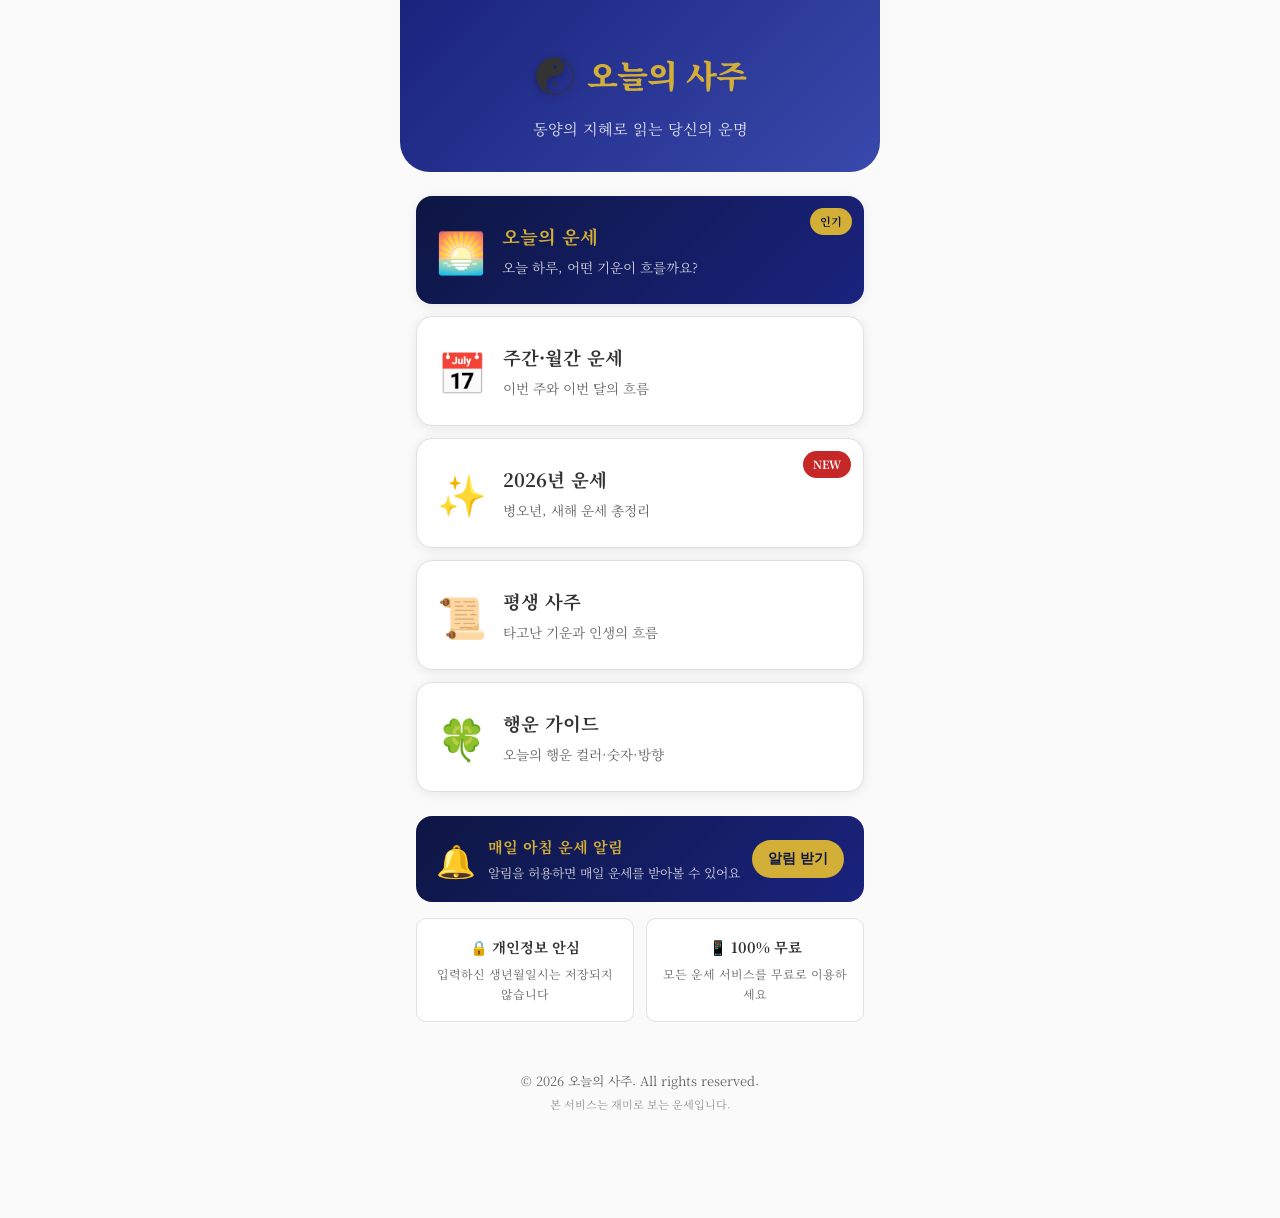
==== commit 2932f760: "PWA 알림 기능 추가 (완전 무료, 무제한) - Service Worker 추가 (오프라인 지원) - manifest.json 추가 (PWA 설치 가능) - 브라우저 알림 기능 " ====
--- a/index.html
+++ b/index.html
@@ -5,11 +5,14 @@
     <meta name="viewport" content="width=device-width, initial-scale=1.0">
     <title>오늘의 사주 - 당신의 운세를 확인하세요</title>
     <link rel="stylesheet" href="style.css">
+    <link rel="manifest" href="manifest.json">
+    <meta name="theme-color" content="#D4AF37">
     <meta name="description" content="오늘의 사주 - 무료 사주팔자, 오늘의 운세, 2026년 운세를 확인하세요">
     <meta property="og:title" content="오늘의 사주">
     <meta property="og:description" content="당신의 운세를 확인하세요">
     <link rel="preconnect" href="https://fonts.googleapis.com">
     <link href="https://fonts.googleapis.com/css2?family=Noto+Serif+KR:wght@400;500;700;900&display=swap" rel="stylesheet">
+    <link rel="apple-touch-icon" href="icon-192.png">
 </head>
 <body>
     <!-- 상단 배너 광고 -->
@@ -78,6 +81,18 @@
         <!-- 중간 피드 광고 -->
         <!-- AD: FEED_NATIVE - In-feed Native Ad -->
 
+        <!-- 알림 신청 배너 -->
+        <section class="notification-banner" id="notification-banner">
+            <div class="banner-content">
+                <span class="banner-icon">🔔</span>
+                <div class="banner-text">
+                    <strong>매일 아침 운세 알림</strong>
+                    <p>알림을 허용하면 매일 운세를 받아볼 수 있어요</p>
+                </div>
+                <button class="banner-btn" id="subscribe-notification">알림 받기</button>
+            </div>
+        </section>
+
         <section class="info-section">
             <div class="info-card">
                 <h3>🔒 개인정보 안심</h3>
@@ -99,5 +114,64 @@
     <!-- AD: BOTTOM_STICKY - 320x50 Anchor Ad -->
 
     <script src="main.js"></script>
+    <script src="notification.js"></script>
+    <script>
+        // 이미 입력한 데이터가 있으면 바로 결과 보기 가능
+        document.addEventListener('DOMContentLoaded', () => {
+            const sajuData = sessionStorage.getItem('sajuData');
+
+            if (sajuData) {
+                // 메뉴 카드 클릭 시 바로 결과 페이지로
+                document.querySelectorAll('.menu-card').forEach(card => {
+                    card.addEventListener('click', (e) => {
+                        e.preventDefault();
+                        const href = card.getAttribute('href');
+                        const type = new URLSearchParams(href.split('?')[1]).get('type');
+
+                        const data = JSON.parse(sajuData);
+                        data.type = type;
+                        sessionStorage.setItem('sajuData', JSON.stringify(data));
+
+                        window.location.href = 'loading.html';
+                    });
+                });
+
+                // 저장된 정보 표시
+                const data = JSON.parse(sajuData);
+                const infoSection = document.querySelector('.info-section');
+                const savedInfoHTML = `
+                    <div class="info-card saved-info" style="grid-column: 1 / -1; background: linear-gradient(135deg, #1a237e, #3949ab); color: white;">
+                        <h3 style="color: #D4AF37;">✨ 저장된 생년월일</h3>
+                        <p style="color: rgba(255,255,255,0.9);">${data.year}년 ${data.month}월 ${data.day}일</p>
+                        <button id="reset-data" style="margin-top: 10px; padding: 8px 16px; background: rgba(255,255,255,0.2); border: 1px solid rgba(255,255,255,0.3); color: white; border-radius: 20px; cursor: pointer; font-size: 0.8rem;">다른 생년월일로 보기</button>
+                    </div>
+                `;
+                infoSection.insertAdjacentHTML('afterbegin', savedInfoHTML);
+
+                // 리셋 버튼
+                document.getElementById('reset-data').addEventListener('click', (e) => {
+                    e.stopPropagation();
+                    sessionStorage.removeItem('sajuData');
+                    window.location.reload();
+                });
+            }
+
+            // 알림 배너 처리
+            const notificationBanner = document.getElementById('notification-banner');
+            const subscribeBtn = document.getElementById('subscribe-notification');
+
+            if (isNotificationSubscribed()) {
+                // 이미 구독 중이면 배너 숨김
+                notificationBanner.style.display = 'none';
+            }
+
+            subscribeBtn?.addEventListener('click', async () => {
+                const success = await subscribeNotification();
+                if (success) {
+                    notificationBanner.style.display = 'none';
+                }
+            });
+        });
+    </script>
 </body>
 </html>
--- a/style.css
+++ b/style.css
@@ -201,6 +201,59 @@
 .info-card p {
     font-size: 0.75rem;
     color: var(--dark-gray);
+}
+
+/* 알림 배너 */
+.notification-banner {
+    background: linear-gradient(135deg, var(--navy-dark) 0%, var(--navy) 100%);
+    border-radius: var(--radius);
+    padding: 16px 20px;
+    margin-bottom: 16px;
+}
+
+.banner-content {
+    display: flex;
+    align-items: center;
+    gap: 12px;
+}
+
+.banner-icon {
+    font-size: 2rem;
+}
+
+.banner-text {
+    flex: 1;
+}
+
+.banner-text strong {
+    color: var(--gold);
+    font-size: 0.95rem;
+    display: block;
+    margin-bottom: 2px;
+}
+
+.banner-text p {
+    color: rgba(255,255,255,0.8);
+    font-size: 0.8rem;
+    margin: 0;
+}
+
+.banner-btn {
+    background: var(--gold);
+    color: var(--navy-dark);
+    border: none;
+    padding: 10px 16px;
+    border-radius: 20px;
+    font-weight: 700;
+    font-size: 0.85rem;
+    cursor: pointer;
+    white-space: nowrap;
+    transition: all 0.3s;
+}
+
+.banner-btn:hover {
+    transform: scale(1.05);
+    box-shadow: 0 4px 15px rgba(212, 175, 55, 0.4);
 }
 
 /* 푸터 */
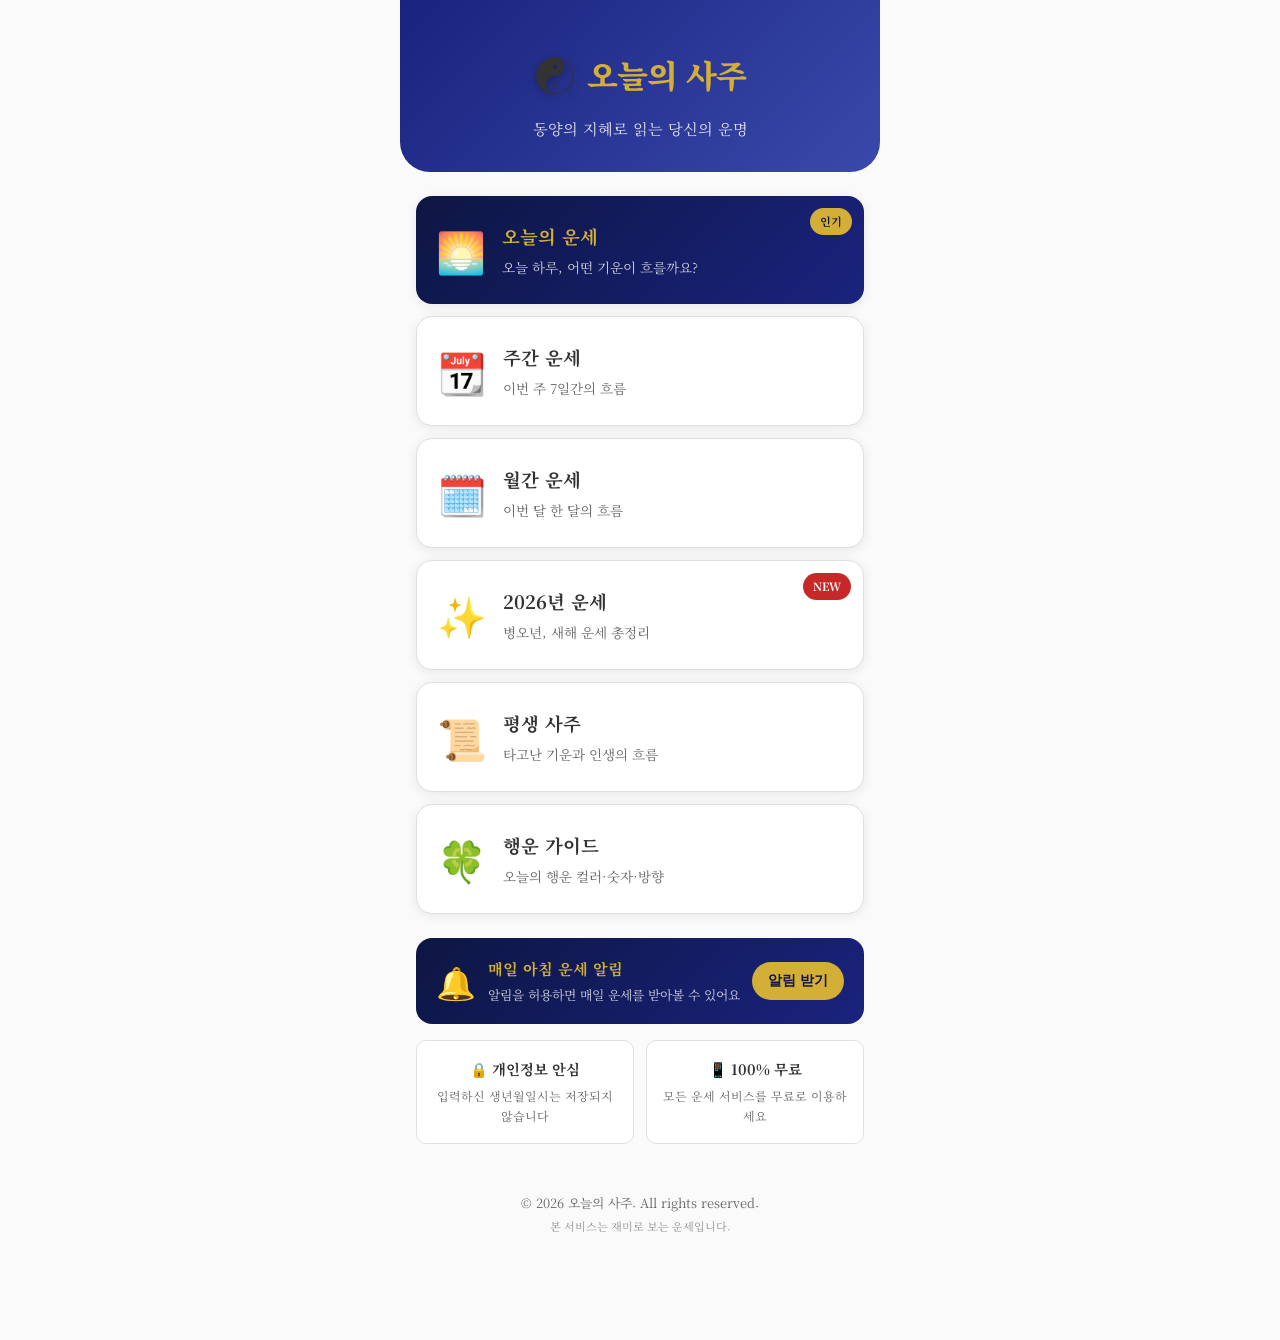
==== commit eb12545d: "주간 운세와 월간 운세 분리 - 메뉴 분리: 주간 운세, 월간 운세 따로 - 주간 운세: 7일간의 흐름 (요일별 상세) - 월간 운세: 한 달 흐름 (월초/중순/말 상세) - 더보" ====
--- a/index.html
+++ b/index.html
@@ -39,12 +39,21 @@
                     <span class="card-badge">인기</span>
                 </a>
 
-                <!-- 주간/월간 운세 -->
+                <!-- 주간 운세 -->
                 <a href="input.html?type=weekly" class="menu-card">
-                    <div class="card-icon">📅</div>
+                    <div class="card-icon">📆</div>
                     <div class="card-content">
-                        <h2>주간·월간 운세</h2>
-                        <p>이번 주와 이번 달의 흐름</p>
+                        <h2>주간 운세</h2>
+                        <p>이번 주 7일간의 흐름</p>
+                    </div>
+                </a>
+
+                <!-- 월간 운세 -->
+                <a href="input.html?type=monthly" class="menu-card">
+                    <div class="card-icon">🗓️</div>
+                    <div class="card-content">
+                        <h2>월간 운세</h2>
+                        <p>이번 달 한 달의 흐름</p>
                     </div>
                 </a>
 
